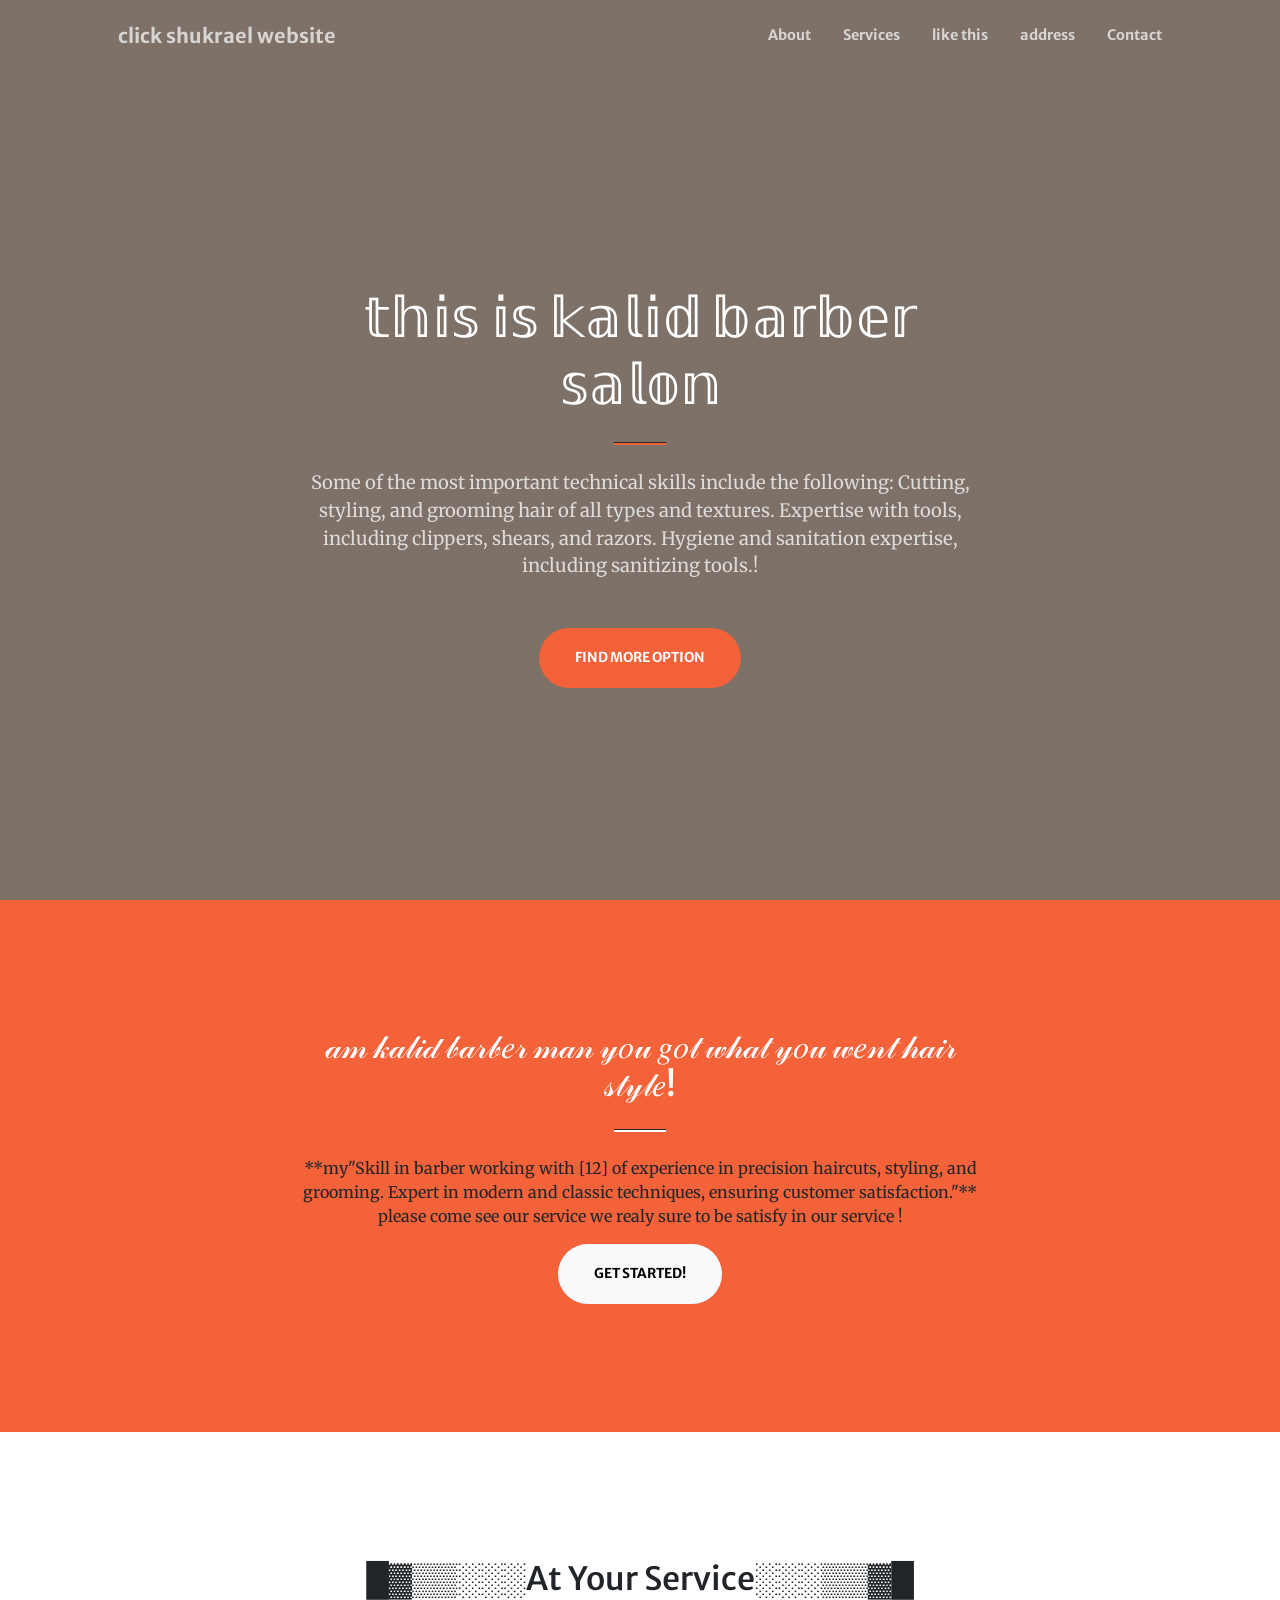
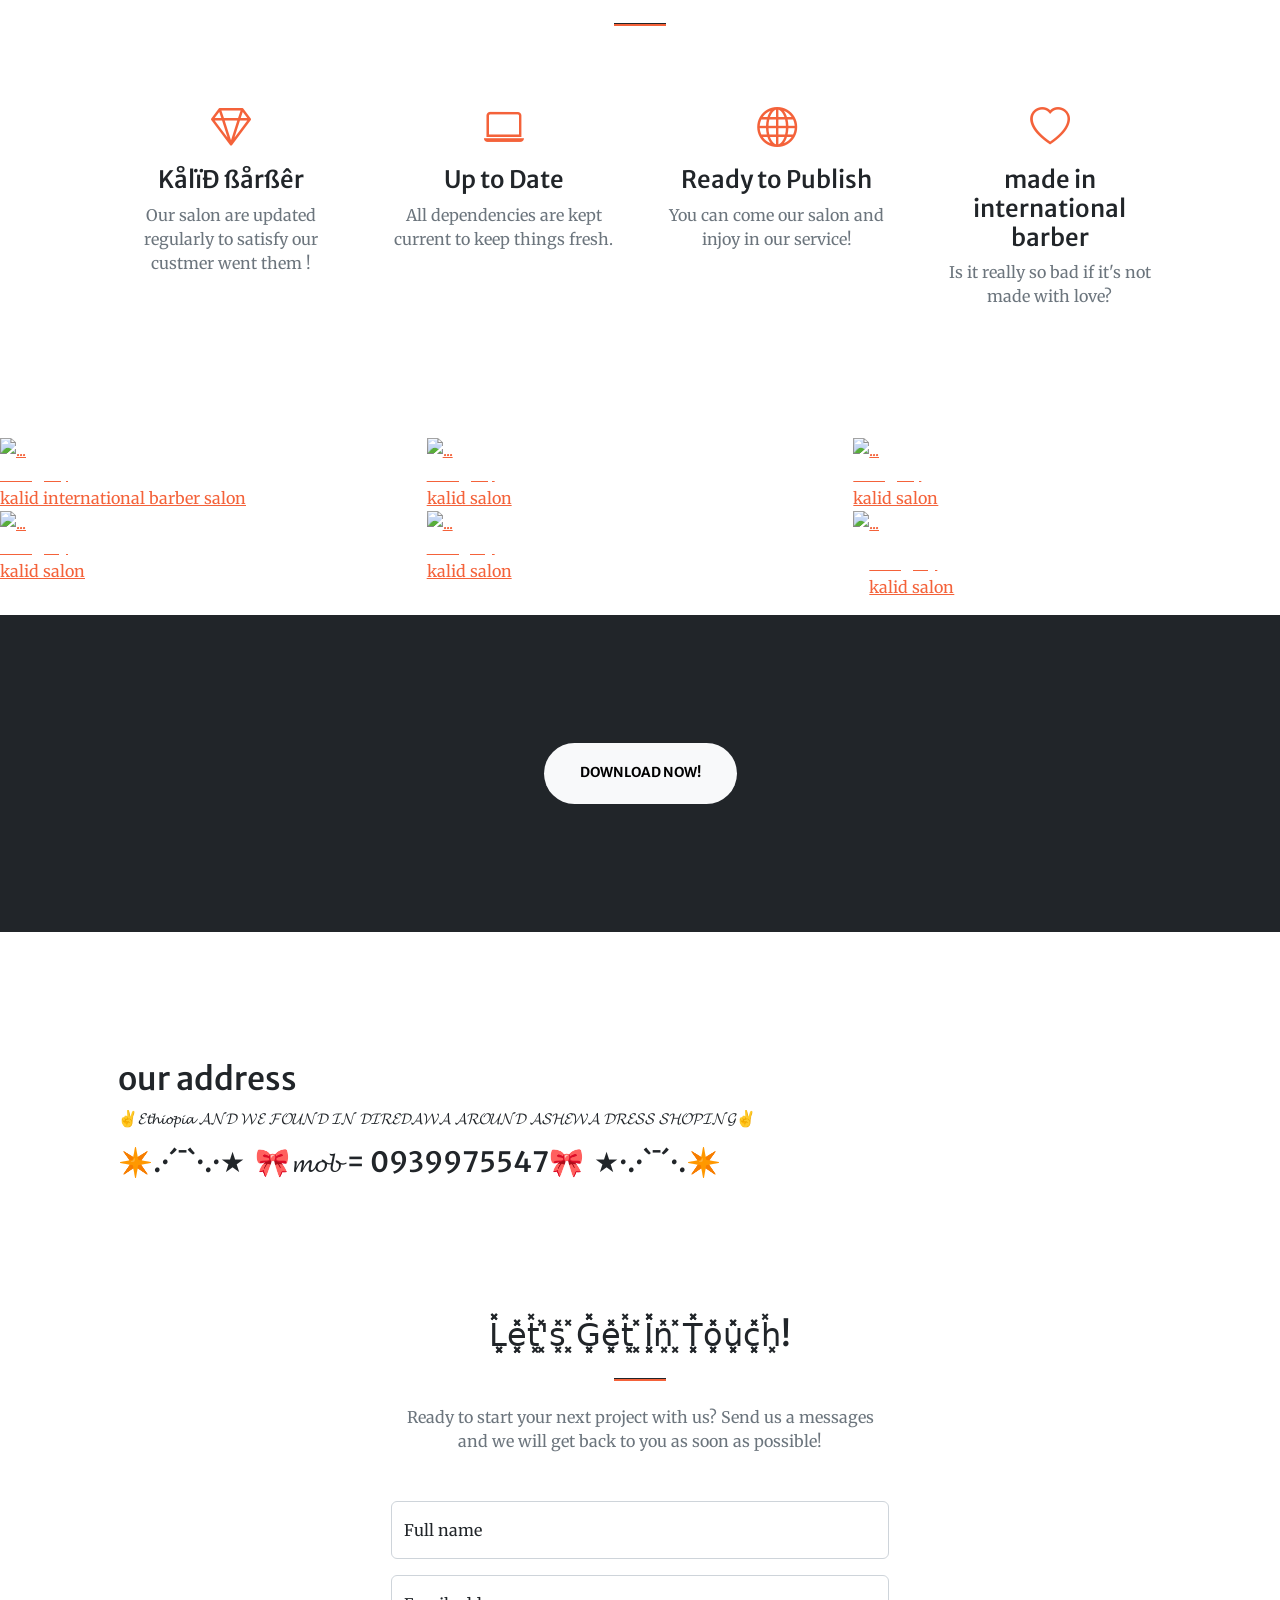
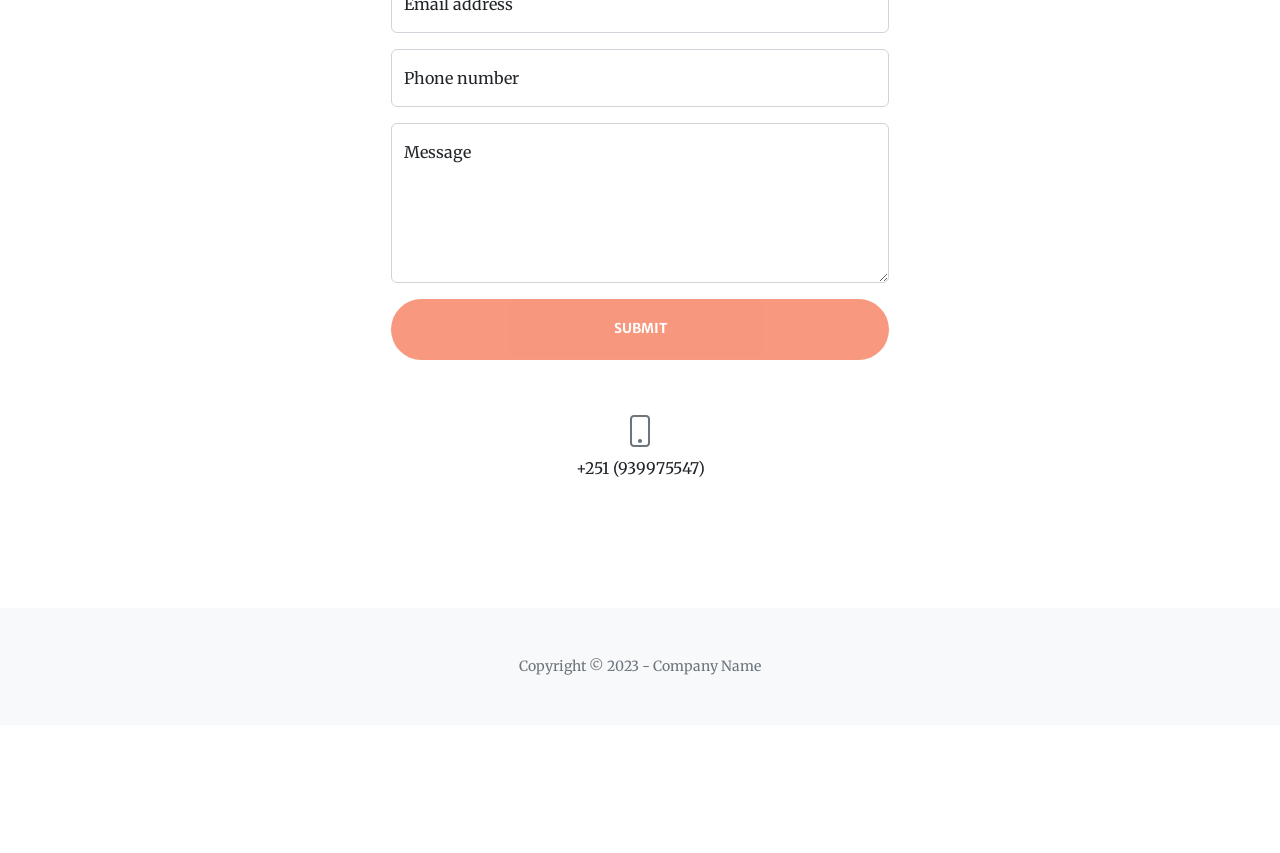
==== index.html @ 52c06446 "this my first website build by using HTML, CSS and Javascript" ====
<!DOCTYPE html>
<html lang="en">
    <head>
        <meta charset="utf-8" />
        <meta name="viewport" content="width=device-width, initial-scale=1, shrink-to-fit=no" />
        <meta name="description" content="" />
        <meta name="author" content="" />
        <title>Creative - Start shukrael Theme</title>
        <!-- Favicon-->
        <link rel="icon" type="image/x-icon" href="assets/favicon.ico" />
        <!-- Bootstrap Icons-->
        <link href="https://cdn.jsdelivr.net/npm/bootstrap-icons@1.5.0/font/bootstrap-icons.css" rel="stylesheet" />
        <!-- Google fonts-->
        <link href="https://fonts.googleapis.com/css?family=Merriweather+Sans:400,700" rel="stylesheet" />
        <link href="https://fonts.googleapis.com/css?family=Merriweather:400,300,300italic,400italic,700,700italic" rel="stylesheet" type="text/css" />
        <!-- SimpleLightbox plugin CSS-->
        <link href="https://cdnjs.cloudflare.com/ajax/libs/SimpleLightbox/2.1.0/simpleLightbox.min.css" rel="stylesheet" />
        <!-- Core theme CSS (includes Bootstrap)-->
        <link href="css/styles.css" rel="stylesheet" />
    </head>
    <body id="page-top">
        <!-- Navigation-->
        <nav class="navbar navbar-expand-lg navbar-light fixed-top py-3" id="mainNav">
            <div class="container px-4 px-lg-5">
                <a class="navbar-brand" href="./assets/img/yucel-moran-vTVxd8eBz38-unsplash.jpg">click shukrael website</a>
                <button class="navbar-toggler navbar-toggler-right" type="button" data-bs-toggle="collapse" data-bs-target="#navbarResponsive" aria-controls="navbarResponsive" aria-expanded="false" aria-label="Toggle navigation"><span class="navbar-toggler-icon"></span></button>
                <div class="collapse navbar-collapse" id="navbarResponsive">
                    <ul class="navbar-nav ms-auto my-2 my-lg-0">
                        <li class="nav-item"><a class="nav-link" href="#about">About</a></li>
                        <li class="nav-item"><a class="nav-link" href="#services">Services</a></li>
                        <li class="nav-item"><a class="nav-link" href="#picture">like this</a></li>
                        <li class="nav-item"><a class="nav-link" href="#address">address</a></li>
                        <li class="nav-item"><a class="nav-link" href="#contact">Contact</a></li>       
                    </ul>
                </div>
            </div>
        </nav>
        <!-- Masthead-->
        <header class="masthead">
            <div class="container px-4 px-lg-5 h-100">
                <div class="row gx-4 gx-lg-5 h-100 align-items-center justify-content-center text-center">
                    <div class="col-lg-8 align-self-end">
                        <h1 class="text-white font-weight-bold">𝕥𝕙𝕚𝕤 𝕚𝕤 𝕜𝕒𝕝𝕚𝕕 𝕓𝕒𝕣𝕓𝕖𝕣 𝕤𝕒𝕝𝕠𝕟</h1>
                        <hr class="divider" />
                    </div>
                    <div class="col-lg-8 align-self-baseline">
                        <p class="text-white-75 mb-5">Some of the most important technical skills include the following: Cutting, styling, and grooming hair of all types and textures. Expertise with tools, including clippers, shears, and razors. Hygiene and sanitation expertise, including sanitizing tools.!</p>
                        <a class="btn btn-primary btn-xl" href="./assets/img/yucel-moran-vTVxd8eBz38-unsplash.jpg">Find more option</option></a>
                    </div>
                </div>
            </div>
        </header>
        <!-- About-->
        <section class="page-section bg-primary" id="about">
            <div class="container px-4 px-lg-5">
                <div class="row gx-4 gx-lg-5 justify-content-center">
                    <div class="col-lg-8 text-center">
                        <h2 class="text-white mt-0">𝒶𝓂 𝓀𝒶𝓁𝒾𝒹  𝒷𝒶𝓇𝒷𝑒𝓇 𝓂𝒶𝓃 𝓎𝑜𝓊 𝑔𝑜𝓉 𝓌𝒽𝒶𝓉 𝓎𝑜𝓊 𝓌𝑒𝓃𝓉 𝒽𝒶𝒾𝓇 𝓈𝓉𝓎𝓁𝑒!</h2>
                        <hr class="divider divider-light" />
                        <p>  
                            **my"Skill in barber working with [12] of experience in precision haircuts, styling, and grooming. Expert in modern and classic techniques, ensuring customer satisfaction."**
                            please come see our service we realy sure to be satisfy in our service  
                             !</p>
                        <a class="btn btn-light btn-xl" href="#services">Get Started!</a>
                    </div>
                </div>
            </div>
        </section>
        <!-- Services-->
        <section class="page-section" id="services">
            <div class="container px-4 px-lg-5">
                <h2 class="text-center mt-0">█▓▒▒░░░At Your Service░░░▒▒▓█</h2>
                <hr class="divider" />
                <div class="row gx-4 gx-lg-5">
                    <div class="col-lg-3 col-md-6 text-center">
                        <div class="mt-5">
                            <div class="mb-2"><i class="bi-gem fs-1 text-primary"></i></div>
                            <h3 class="h4 mb-2">KålïÐ ßårßêr</h3>
                            <p class="text-muted mb-0">Our salon are updated regularly to satisfy our custmer went them !</p>
                        </div>
                    </div>
                    <div class="col-lg-3 col-md-6 text-center">
                        <div class="mt-5">
                            <div class="mb-2"><i class="bi-laptop fs-1 text-primary"></i></div>
                            <h3 class="h4 mb-2">Up to Date</h3>
                            <p class="text-muted mb-0">All dependencies are kept current to keep things fresh.</p>
                        </div>
                    </div>
                    <div class="col-lg-3 col-md-6 text-center">
                        <div class="mt-5">
                            <div class="mb-2"><i class="bi-globe fs-1 text-primary"></i></div>
                            <h3 class="h4 mb-2">Ready to Publish</h3>
                            <p class="text-muted mb-0">You can come our salon and injoy in our service!</p>
                        </div>
                    </div>
                    <div class="col-lg-3 col-md-6 text-center">
                        <div class="mt-5">
                            <div class="mb-2"><i class="bi-heart fs-1 text-primary"></i></div>
                            <h3 class="h4 mb-2">made in international barber</h3>
                            <p class="text-muted mb-0">Is it really so bad if it's not made with love?</p>
                        </div>
                    </div>
                </div>
            </div>
        </section>
        <!-- picture-->
        <div id="picture">
            <div class="container-fluid p-0">
                <div class="row g-0">
                    <div class="col-lg-4 col-sm-6">
                        <a class="portfolio-box" href="assets/img/portfolio/thumbnails/pexels-felipe-vallin-1122381-2307047.jpg" title="Project Name">
                            <img class="img-fluid" src="assets/img/portfolio/thumbnails/pexels-felipe-vallin-1122381-2307047.jpg" alt="..." />
                            <div class="portfolio-box-caption">
                                <div class="project-category text-white-50">Category</div>
                                <div class="project-name">kalid international barber salon</div>
                            </div>
                        </a>
                    </div>
                    <div class="col-lg-4 col-sm-6">
                        <a class="portfolio-box" href="assets/img/portfolio/thumbnails/pexels-thgusstavo-2809652.jpg" title="Project Name">
                            <img class="img-fluid" src="assets/img/portfolio/thumbnails/pexels-thgusstavo-2809652.jpg" alt="..." />
                            <div class="portfolio-box-caption">
                                <div class="project-category text-white-50">Category</div>
                                <div class="project-name">kalid salon</div>
                            </div>
                        </a>                            
                    </div>
                    <div class="col-lg-4 col-sm-6">
                        <a class="portfolio-box" href="assets/img/portfolio/thumbnails/pexels-n-voitkevich-8467960.jpg" title="Project Name">
                            <img class="img-fluid" src="assets/img/portfolio/thumbnails/pexels-n-voitkevich-8467960.jpg" alt="..." />
                            <div class="portfolio-box-caption">
                                <div class="project-category text-white-50">Category</div>
                                <div class="project-name">kalid salon</div>
                            </div>
                        </a>
                    </div>
                    <div class="col-lg-4 col-sm-6">
                        <a class="portfolio-box" href="assets/img/portfolio/thumbnails/pexels-lorentzworks-668196.jpg" title="Project Name">
                            <img class="img-fluid" src="assets/img/portfolio/thumbnails/pexels-cottonbro-3993444.jpg" alt="..." />
                            <div class="portfolio-box-caption">
                                <div class="project-category text-white-50">Category</div>
                                <div class="project-name">kalid salon</div>
                            </div>
                        </a>
                    </div>
                    <div class="col-lg-4 col-sm-6">
                        <a class="portfolio-box" href="./assets/img/portfolio/thumbnails/pexels-maksgelatin-4351728.jpg" title="Project Name">
                            <img class="img-fluid" src="assets/img/portfolio/thumbnails/pexels-maksgelatin-4351728.jpg" alt="..." />
                            <div class="portfolio-box-caption">
                                <div class="project-category text-white-50">Category</div>
                                <div class="project-name">kalid salon</div>
                            </div>
                        </a>
                    </div>
                    <div class="col-lg-4 col-sm-6">
                        <a class="portfolio-box" href="assets/img/portfolio/thumbnails/pexels-thgusstavo-1804638.jpg" title="Project Name">
                            <img class="img-fluid" src="assets/img/portfolio/thumbnails/pexels-wendel-natan-2069237-19124839.jpg" alt="..." />
                            <div class="portfolio-box-caption p-3">
                                <div class="project-category text-white-50">Category</div>
                                <div class="project-name">kalid salon</div>
                            </div>
                        </a>
                    </div>
                </div>
            </div>
        </div>
        <!-- Call to action-->
        <section class="page-section bg-dark text-white">
            <div class="container px-4 px-lg-5 text-center">
                <a class="btn btn-light btn-xl" href="https://http://127.0.0.1:5500/index.html">Download Now!</a>
            </div>
        </section>
         <!-- address-->
         <section class="page-section" id="address">
            <div class="container px-4 px-lg-5">
                <h2>our address</h2>
                <p> ✌𝓔𝓽𝓱𝓲𝓸𝓹𝓲𝓪  𝓐𝓝𝓓  𝓦𝓔  𝓕𝓞𝓤𝓝𝓓  𝓘𝓝  𝓓𝓘𝓡𝓔𝓓𝓐𝓦𝓐   𝓐𝓡𝓞𝓤𝓝𝓓  𝓐𝓢𝓗𝓔𝓦𝓐  𝓓𝓡𝓔𝓢𝓢 𝓢𝓗𝓞𝓟𝓘𝓝𝓖✌</p>
                <h3>✴.·´¯`·.·★  🎀𝓶𝓸𝓫 = 0939975547🎀  ★·.·`¯´·.✴</h3>
            </div>
        <!-- Contact-->
        <section class="page-section" id="contact">
            <div class="container px-4 px-lg-5">
                <div class="row gx-4 gx-lg-5 justify-content-center">
                    <div class="col-lg-8 col-xl-6 text-center">
                        <h2 class="mt-0">L͓͓̽̽e͓͓̽̽t͓̽'͓̽s͓̽ ͓̽G͓͓̽̽e͓͓̽̽t͓̽ ͓̽I͓͓̽̽n͓̽ ͓̽T͓͓̽̽o͓͓̽̽u͓͓̽̽c͓͓̽̽h͓̽!</h2>
                        <hr class="divider" />
                        <p class="text-muted mb-5">Ready to start your next project with us? Send us a messages and we will get back to you as soon as possible!</p>
                    </div>
                </div>
                <div class="row gx-4 gx-lg-5 justify-content-center mb-5">
                    <div class="col-lg-6">
                        <!-- * * * * * * * * * * * * * * *-->
                        <!-- * * SB Forms Contact Form * *-->
                        <!-- * * * * * * * * * * * * * * *-->
                        <!-- This form is pre-integrated with SB Forms.-->
                        <!-- To make this form functional, sign up at-->
                        <!-- https://startbootstrap.com/solution/contact-forms-->
                        <!-- to get an API token!-->
                        <form id="contactForm" data-sb-form-api-token="API_TOKEN">
                            <!-- Name input-->
                            <div class="form-floating mb-3">
                                <input class="form-control" id="name" type="text" placeholder="Enter your name..." data-sb-validations="required" />
                                <label for="name">Full name</label>
                                <div class="invalid-feedback" data-sb-feedback="name:required">A name is required.</div>
                            </div>
                            <!-- Email address input-->
                            <div class="form-floating mb-3">
                                <input class="form-control" id="email" type="email" placeholder="name@example.com" data-sb-validations="required,email" />
                                <label for="email">Email address</label>
                                <div class="invalid-feedback" data-sb-feedback="email:required">An email is required.</div>
                                <div class="invalid-feedback" data-sb-feedback="email:email">Email is not valid.</div>
                            </div>
                            <!-- Phone number input-->
                            <div class="form-floating mb-3">
                                <input class="form-control" id="phone" type="tel" placeholder="(123) 456-7890" data-sb-validations="required" />
                                <label for="phone">Phone number</label>
                                <div class="invalid-feedback" data-sb-feedback="phone:required">A phone number is required.</div>
                            </div>
                            <!-- Message input-->
                            <div class="form-floating mb-3">
                                <textarea class="form-control" id="message" type="text" placeholder="Enter your message here..." style="height: 10rem" data-sb-validations="required"></textarea>
                                <label for="message">Message</label>
                                <div class="invalid-feedback" data-sb-feedback="message:required">A message is required.</div>
                            </div>
                            <!-- Submit success message-->
                            <!---->
                            <!-- This is what your users will see when the form-->
                            <!-- has successfully submitted-->
                            <div class="d-none" id="submitSuccessMessage">
                                <div class="text-center mb-3">
                                    <div class="fw-bolder">Form submission successful!</div>
                                    To activate this form, sign up at
                                    <br />
                                    <a href="https://startbootstrap.com/solution/contact-forms">https://startbootstrap.com/solution/contact-forms</a>
                                </div>
                            </div>
                            <!-- Submit error message-->
                            <!---->
                            <!-- This is what your users will see when there is-->
                            <!-- an error submitting the form-->
                            <div class="d-none" id="submitErrorMessage"><div class="text-center text-danger mb-3">Error sending message!</div></div>
                            <!-- Submit Button-->
                            <div class="d-grid"><button class="btn btn-primary btn-xl disabled" id="submitButton" type="submit">Submit</button></div>
                        </form>
                    </div>
                </div>
                <div class="row gx-4 gx-lg-5 justify-content-center">
                    <div class="col-lg-4 text-center mb-5 mb-lg-0">
                        <i class="bi-phone fs-2 mb-3 text-muted"></i>
                        <div>+251 (939975547)</div>
                    </div>
                </div>
            </div>
        </section>
        <!-- Footer-->
        <footer class="bg-light py-5">
            <div class="container px-4 px-lg-5"><div class="small text-center text-muted">Copyright &copy; 2023 - Company Name</div></div>
        </footer>
        <!-- Bootstrap core JS-->
        <script src="https://cdn.jsdelivr.net/npm/bootstrap@5.2.3/dist/js/bootstrap.bundle.min.js"></script>
        <!-- SimpleLightbox plugin JS-->
        <script src="https://cdnjs.cloudflare.com/ajax/libs/SimpleLightbox/2.1.0/simpleLightbox.min.js"></script>
        <!-- Core theme JS-->
        <script src="js/scripts.js"></script>
        <!-- * * * * * * * * * * * * * * * * * * * * * * * * * * * * * * * * * * * * * * * *-->
        <!-- * *                               SB Forms JS                               * *-->
        <!-- * * Activate your form at https://startbootstrap.com/solution/contact-forms * *-->
        <!-- * * * * * * * * * * * * * * * * * * * * * * * * * * * * * * * * * * * * * * * *-->
        <script src="https://cdn.startbootstrap.com/sb-forms-latest.js"></script>
    </body>
</html>
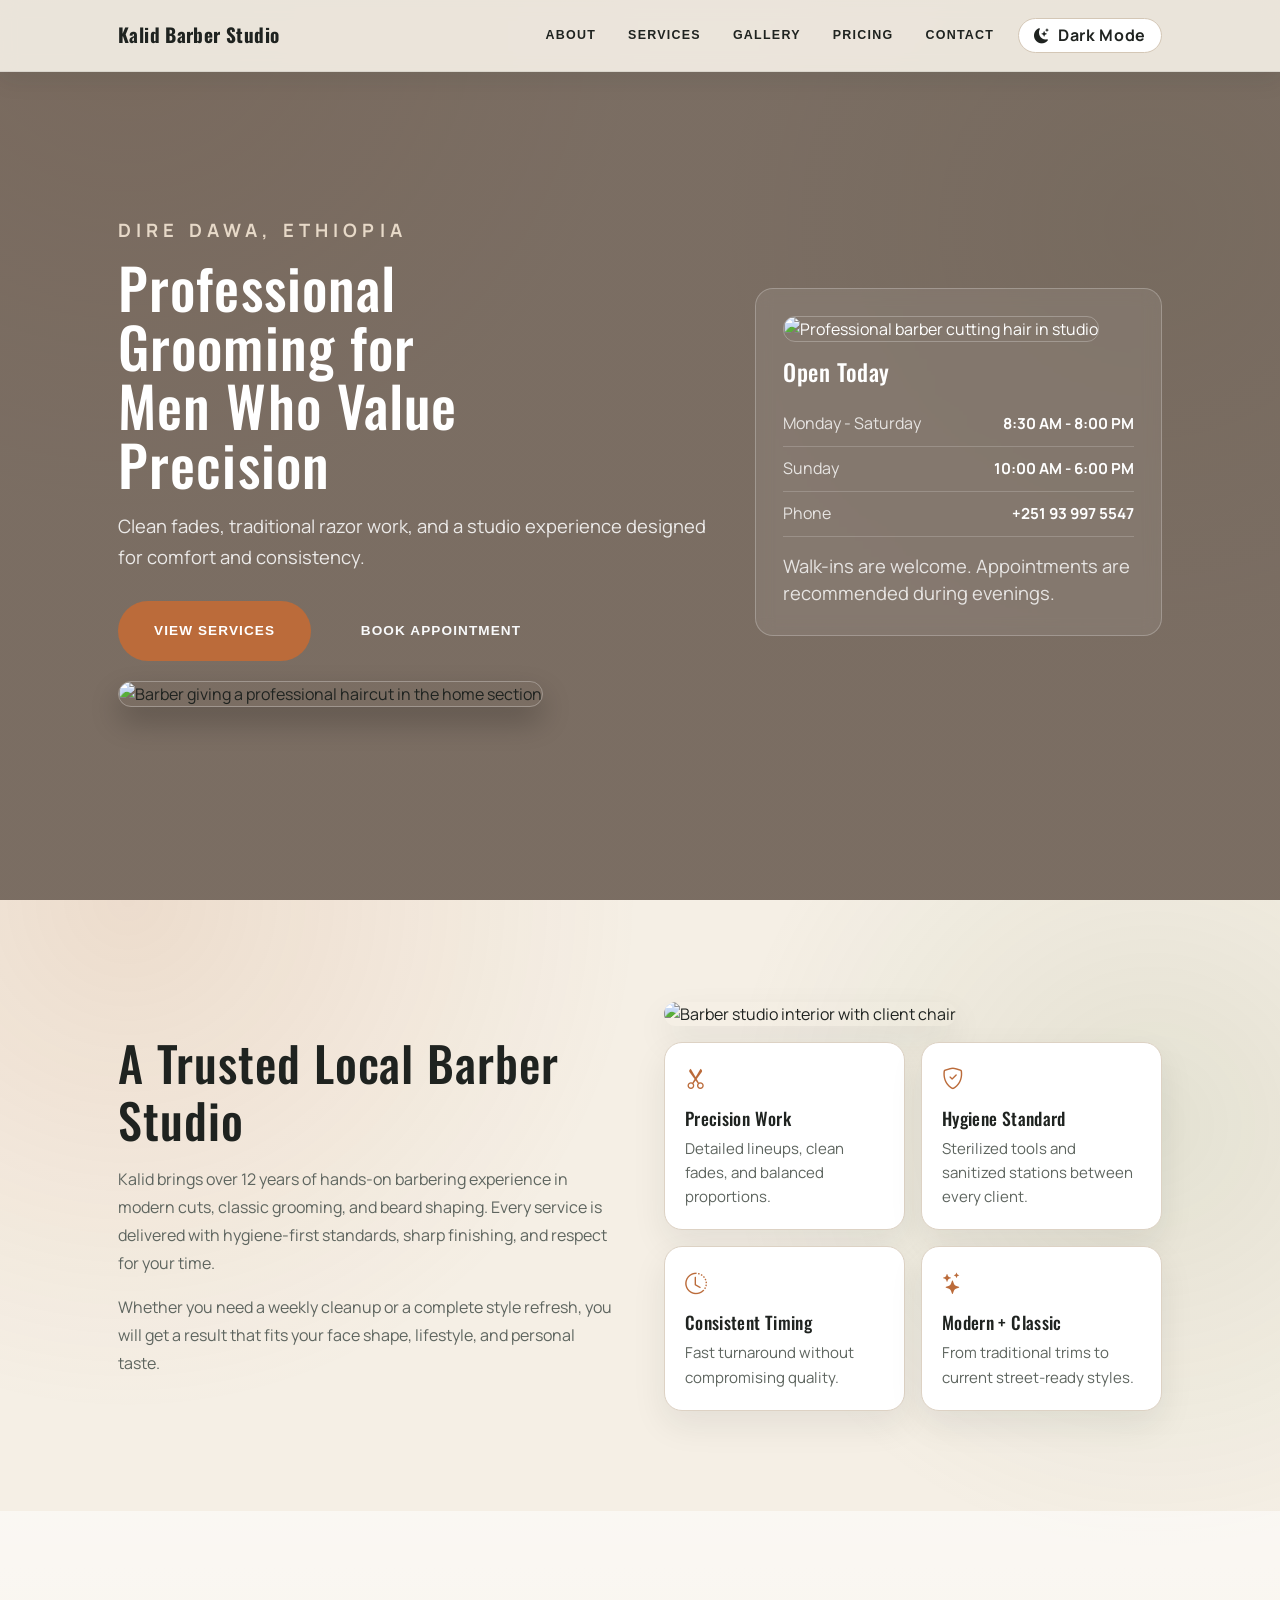
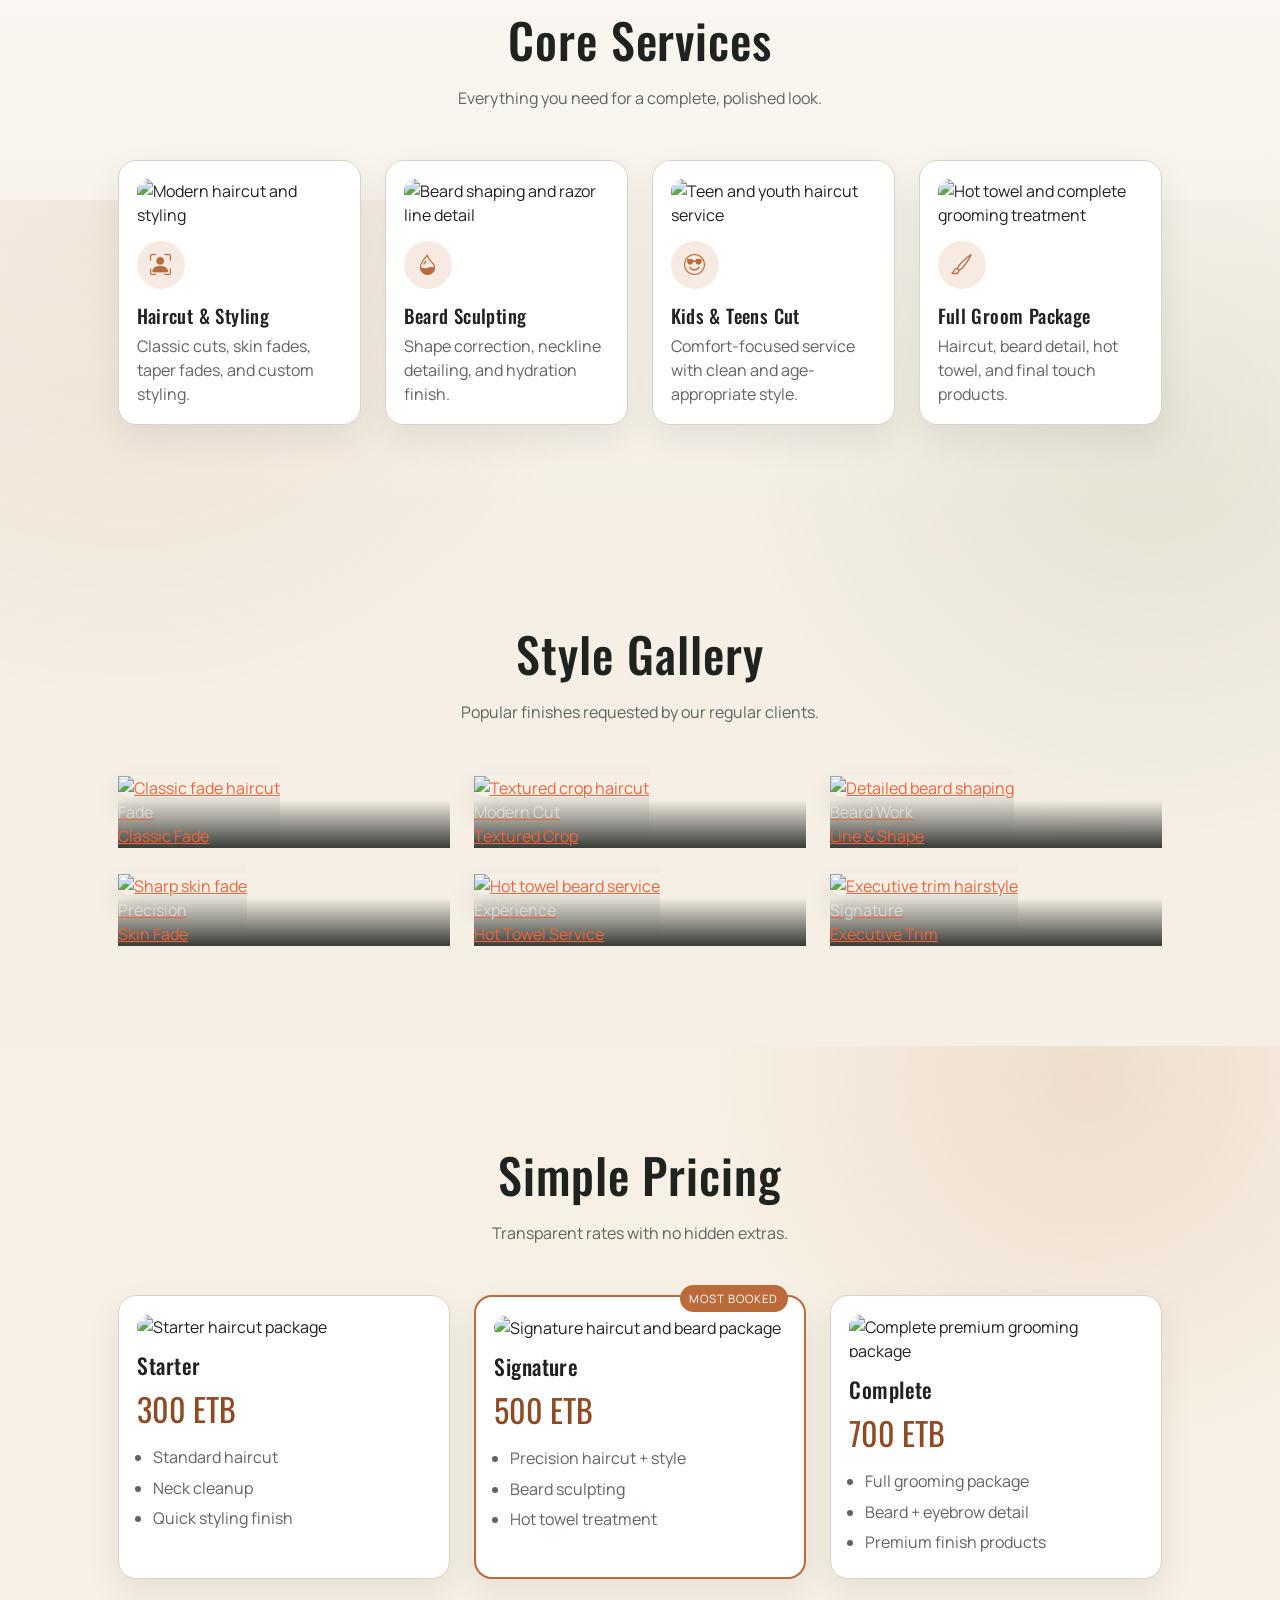
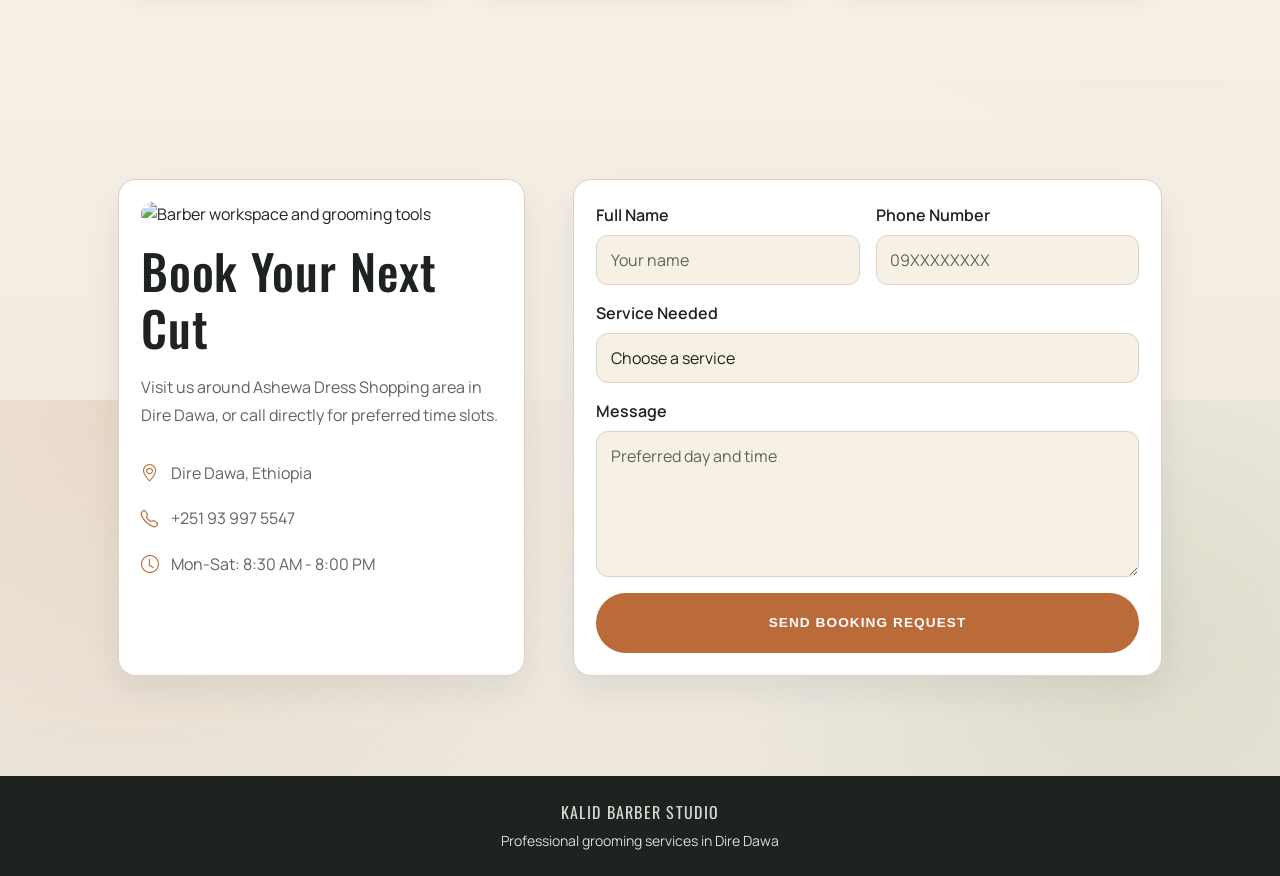
==== commit 7e851053: "change layout" ====
--- a/index.html
+++ b/index.html
@@ -3,269 +3,391 @@
     <head>
         <meta charset="utf-8" />
         <meta name="viewport" content="width=device-width, initial-scale=1, shrink-to-fit=no" />
-        <meta name="description" content="" />
-        <meta name="author" content="" />
-        <title>Creative - Start shukrael Theme</title>
-        <!-- Favicon-->
+        <meta
+            name="description"
+            content="Kalid Barber Studio provides precision cuts, beard care, and modern grooming in Dire Dawa."
+        />
+        <meta name="author" content="Kalid Barber Studio" />
+        <title>Kalid Barber Studio</title>
         <link rel="icon" type="image/x-icon" href="assets/favicon.ico" />
-        <!-- Bootstrap Icons-->
         <link href="https://cdn.jsdelivr.net/npm/bootstrap-icons@1.5.0/font/bootstrap-icons.css" rel="stylesheet" />
-        <!-- Google fonts-->
-        <link href="https://fonts.googleapis.com/css?family=Merriweather+Sans:400,700" rel="stylesheet" />
-        <link href="https://fonts.googleapis.com/css?family=Merriweather:400,300,300italic,400italic,700,700italic" rel="stylesheet" type="text/css" />
-        <!-- SimpleLightbox plugin CSS-->
+        <link
+            href="https://fonts.googleapis.com/css2?family=Manrope:wght@400;500;600;700;800&family=Oswald:wght@500;600;700&display=swap"
+            rel="stylesheet"
+        />
         <link href="https://cdnjs.cloudflare.com/ajax/libs/SimpleLightbox/2.1.0/simpleLightbox.min.css" rel="stylesheet" />
-        <!-- Core theme CSS (includes Bootstrap)-->
         <link href="css/styles.css" rel="stylesheet" />
+        <link href="css/redesign.css" rel="stylesheet" />
     </head>
     <body id="page-top">
-        <!-- Navigation-->
         <nav class="navbar navbar-expand-lg navbar-light fixed-top py-3" id="mainNav">
             <div class="container px-4 px-lg-5">
-                <a class="navbar-brand" href="./assets/img/yucel-moran-vTVxd8eBz38-unsplash.jpg">click shukrael website</a>
-                <button class="navbar-toggler navbar-toggler-right" type="button" data-bs-toggle="collapse" data-bs-target="#navbarResponsive" aria-controls="navbarResponsive" aria-expanded="false" aria-label="Toggle navigation"><span class="navbar-toggler-icon"></span></button>
+                <a class="navbar-brand" href="#page-top">Kalid Barber Studio</a>
+                <button
+                    class="navbar-toggler navbar-toggler-right"
+                    type="button"
+                    data-bs-toggle="collapse"
+                    data-bs-target="#navbarResponsive"
+                    aria-controls="navbarResponsive"
+                    aria-expanded="false"
+                    aria-label="Toggle navigation"
+                >
+                    <span class="navbar-toggler-icon"></span>
+                </button>
                 <div class="collapse navbar-collapse" id="navbarResponsive">
                     <ul class="navbar-nav ms-auto my-2 my-lg-0">
                         <li class="nav-item"><a class="nav-link" href="#about">About</a></li>
                         <li class="nav-item"><a class="nav-link" href="#services">Services</a></li>
-                        <li class="nav-item"><a class="nav-link" href="#picture">like this</a></li>
-                        <li class="nav-item"><a class="nav-link" href="#address">address</a></li>
-                        <li class="nav-item"><a class="nav-link" href="#contact">Contact</a></li>       
+                        <li class="nav-item"><a class="nav-link" href="#portfolio">Gallery</a></li>
+                        <li class="nav-item"><a class="nav-link" href="#pricing">Pricing</a></li>
+                        <li class="nav-item"><a class="nav-link" href="#contact">Contact</a></li>
                     </ul>
+                    <button class="theme-toggle ms-lg-4 mt-3 mt-lg-0" type="button" data-theme-toggle aria-label="Enable dark mode" aria-pressed="false">
+                        <i class="bi bi-moon-stars-fill" aria-hidden="true"></i>
+                        <span>Dark Mode</span>
+                    </button>
                 </div>
             </div>
         </nav>
-        <!-- Masthead-->
-        <header class="masthead">
+
+        <header class="masthead" id="home">
             <div class="container px-4 px-lg-5 h-100">
-                <div class="row gx-4 gx-lg-5 h-100 align-items-center justify-content-center text-center">
-                    <div class="col-lg-8 align-self-end">
-                        <h1 class="text-white font-weight-bold">𝕥𝕙𝕚𝕤 𝕚𝕤 𝕜𝕒𝕝𝕚𝕕 𝕓𝕒𝕣𝕓𝕖𝕣 𝕤𝕒𝕝𝕠𝕟</h1>
-                        <hr class="divider" />
-                    </div>
-                    <div class="col-lg-8 align-self-baseline">
-                        <p class="text-white-75 mb-5">Some of the most important technical skills include the following: Cutting, styling, and grooming hair of all types and textures. Expertise with tools, including clippers, shears, and razors. Hygiene and sanitation expertise, including sanitizing tools.!</p>
-                        <a class="btn btn-primary btn-xl" href="./assets/img/yucel-moran-vTVxd8eBz38-unsplash.jpg">Find more option</option></a>
+                <div class="row gx-5 gy-5 align-items-center h-100">
+                    <div class="col-lg-7 text-center text-lg-start">
+                        <p class="hero-kicker">Dire Dawa, Ethiopia</p>
+                        <h1 class="hero-title">Professional Grooming for Men Who Value Precision</h1>
+                        <p class="hero-subtitle">
+                            Clean fades, traditional razor work, and a studio experience designed for comfort and consistency.
+                        </p>
+                        <div class="hero-actions">
+                            <a class="btn btn-primary btn-xl" href="#pricing">View Services</a>
+                            <a class="btn btn-outline-light btn-xl" href="#contact">Book Appointment</a>
+                        </div>
+                        <div class="hero-feature-wrap">
+                            <img
+                                class="hero-feature-image"
+                                src="https://images.unsplash.com/photo-1517832606299-7ae9b720a186?auto=format&fit=crop&w=1400&q=80"
+                                alt="Barber giving a professional haircut in the home section"
+                            />
+                        </div>
+                    </div>
+                    <div class="col-lg-5">
+                        <div class="hero-panel">
+                            <img
+                                class="hero-panel-image"
+                                src="https://images.unsplash.com/photo-1622287162716-f311baa1a2b8?auto=format&fit=crop&w=900&q=80"
+                                alt="Professional barber cutting hair in studio"
+                            />
+                            <h2 class="hero-panel-title">Open Today</h2>
+                            <ul class="hero-panel-list">
+                                <li><span>Monday - Saturday</span><strong>8:30 AM - 8:00 PM</strong></li>
+                                <li><span>Sunday</span><strong>10:00 AM - 6:00 PM</strong></li>
+                                <li><span>Phone</span><strong>+251 93 997 5547</strong></li>
+                            </ul>
+                            <p class="hero-panel-note">Walk-ins are welcome. Appointments are recommended during evenings.</p>
+                        </div>
                     </div>
                 </div>
             </div>
         </header>
-        <!-- About-->
-        <section class="page-section bg-primary" id="about">
-            <div class="container px-4 px-lg-5">
-                <div class="row gx-4 gx-lg-5 justify-content-center">
-                    <div class="col-lg-8 text-center">
-                        <h2 class="text-white mt-0">𝒶𝓂 𝓀𝒶𝓁𝒾𝒹  𝒷𝒶𝓇𝒷𝑒𝓇 𝓂𝒶𝓃 𝓎𝑜𝓊 𝑔𝑜𝓉 𝓌𝒽𝒶𝓉 𝓎𝑜𝓊 𝓌𝑒𝓃𝓉 𝒽𝒶𝒾𝓇 𝓈𝓉𝓎𝓁𝑒!</h2>
-                        <hr class="divider divider-light" />
-                        <p>  
-                            **my"Skill in barber working with [12] of experience in precision haircuts, styling, and grooming. Expert in modern and classic techniques, ensuring customer satisfaction."**
-                            please come see our service we realy sure to be satisfy in our service  
-                             !</p>
-                        <a class="btn btn-light btn-xl" href="#services">Get Started!</a>
-                    </div>
-                </div>
-            </div>
-        </section>
-        <!-- Services-->
-        <section class="page-section" id="services">
-            <div class="container px-4 px-lg-5">
-                <h2 class="text-center mt-0">█▓▒▒░░░At Your Service░░░▒▒▓█</h2>
-                <hr class="divider" />
-                <div class="row gx-4 gx-lg-5">
-                    <div class="col-lg-3 col-md-6 text-center">
-                        <div class="mt-5">
-                            <div class="mb-2"><i class="bi-gem fs-1 text-primary"></i></div>
-                            <h3 class="h4 mb-2">KålïÐ ßårßêr</h3>
-                            <p class="text-muted mb-0">Our salon are updated regularly to satisfy our custmer went them !</p>
-                        </div>
-                    </div>
-                    <div class="col-lg-3 col-md-6 text-center">
-                        <div class="mt-5">
-                            <div class="mb-2"><i class="bi-laptop fs-1 text-primary"></i></div>
-                            <h3 class="h4 mb-2">Up to Date</h3>
-                            <p class="text-muted mb-0">All dependencies are kept current to keep things fresh.</p>
-                        </div>
-                    </div>
-                    <div class="col-lg-3 col-md-6 text-center">
-                        <div class="mt-5">
-                            <div class="mb-2"><i class="bi-globe fs-1 text-primary"></i></div>
-                            <h3 class="h4 mb-2">Ready to Publish</h3>
-                            <p class="text-muted mb-0">You can come our salon and injoy in our service!</p>
-                        </div>
-                    </div>
-                    <div class="col-lg-3 col-md-6 text-center">
-                        <div class="mt-5">
-                            <div class="mb-2"><i class="bi-heart fs-1 text-primary"></i></div>
-                            <h3 class="h4 mb-2">made in international barber</h3>
-                            <p class="text-muted mb-0">Is it really so bad if it's not made with love?</p>
-                        </div>
-                    </div>
-                </div>
-            </div>
-        </section>
-        <!-- picture-->
-        <div id="picture">
-            <div class="container-fluid p-0">
-                <div class="row g-0">
-                    <div class="col-lg-4 col-sm-6">
-                        <a class="portfolio-box" href="assets/img/portfolio/thumbnails/pexels-felipe-vallin-1122381-2307047.jpg" title="Project Name">
-                            <img class="img-fluid" src="assets/img/portfolio/thumbnails/pexels-felipe-vallin-1122381-2307047.jpg" alt="..." />
-                            <div class="portfolio-box-caption">
-                                <div class="project-category text-white-50">Category</div>
-                                <div class="project-name">kalid international barber salon</div>
-                            </div>
-                        </a>
-                    </div>
-                    <div class="col-lg-4 col-sm-6">
-                        <a class="portfolio-box" href="assets/img/portfolio/thumbnails/pexels-thgusstavo-2809652.jpg" title="Project Name">
-                            <img class="img-fluid" src="assets/img/portfolio/thumbnails/pexels-thgusstavo-2809652.jpg" alt="..." />
-                            <div class="portfolio-box-caption">
-                                <div class="project-category text-white-50">Category</div>
-                                <div class="project-name">kalid salon</div>
-                            </div>
-                        </a>                            
-                    </div>
-                    <div class="col-lg-4 col-sm-6">
-                        <a class="portfolio-box" href="assets/img/portfolio/thumbnails/pexels-n-voitkevich-8467960.jpg" title="Project Name">
-                            <img class="img-fluid" src="assets/img/portfolio/thumbnails/pexels-n-voitkevich-8467960.jpg" alt="..." />
-                            <div class="portfolio-box-caption">
-                                <div class="project-category text-white-50">Category</div>
-                                <div class="project-name">kalid salon</div>
-                            </div>
-                        </a>
-                    </div>
-                    <div class="col-lg-4 col-sm-6">
-                        <a class="portfolio-box" href="assets/img/portfolio/thumbnails/pexels-lorentzworks-668196.jpg" title="Project Name">
-                            <img class="img-fluid" src="assets/img/portfolio/thumbnails/pexels-cottonbro-3993444.jpg" alt="..." />
-                            <div class="portfolio-box-caption">
-                                <div class="project-category text-white-50">Category</div>
-                                <div class="project-name">kalid salon</div>
-                            </div>
-                        </a>
-                    </div>
-                    <div class="col-lg-4 col-sm-6">
-                        <a class="portfolio-box" href="./assets/img/portfolio/thumbnails/pexels-maksgelatin-4351728.jpg" title="Project Name">
-                            <img class="img-fluid" src="assets/img/portfolio/thumbnails/pexels-maksgelatin-4351728.jpg" alt="..." />
-                            <div class="portfolio-box-caption">
-                                <div class="project-category text-white-50">Category</div>
-                                <div class="project-name">kalid salon</div>
-                            </div>
-                        </a>
-                    </div>
-                    <div class="col-lg-4 col-sm-6">
-                        <a class="portfolio-box" href="assets/img/portfolio/thumbnails/pexels-thgusstavo-1804638.jpg" title="Project Name">
-                            <img class="img-fluid" src="assets/img/portfolio/thumbnails/pexels-wendel-natan-2069237-19124839.jpg" alt="..." />
-                            <div class="portfolio-box-caption p-3">
-                                <div class="project-category text-white-50">Category</div>
-                                <div class="project-name">kalid salon</div>
-                            </div>
-                        </a>
-                    </div>
-                </div>
-            </div>
-        </div>
-        <!-- Call to action-->
-        <section class="page-section bg-dark text-white">
+
+        <section class="page-section" id="about">
+            <div class="container px-4 px-lg-5">
+                <div class="row gx-5 align-items-center">
+                    <div class="col-lg-6">
+                        <h2 class="section-title">A Trusted Local Barber Studio</h2>
+                        <p class="section-text">
+                            Kalid brings over 12 years of hands-on barbering experience in modern cuts, classic grooming, and beard shaping.
+                            Every service is delivered with hygiene-first standards, sharp finishing, and respect for your time.
+                        </p>
+                        <p class="section-text mb-0">
+                            Whether you need a weekly cleanup or a complete style refresh, you will get a result that fits your face shape,
+                            lifestyle, and personal taste.
+                        </p>
+                    </div>
+                    <div class="col-lg-6">
+                        <div class="about-media">
+                            <img
+                                src="https://images.unsplash.com/photo-1521590832167-7bcbfaa6381f?auto=format&fit=crop&w=1200&q=80"
+                                alt="Barber studio interior with client chair"
+                            />
+                        </div>
+                        <div class="about-grid">
+                            <div class="about-card">
+                                <i class="bi-scissors"></i>
+                                <h3>Precision Work</h3>
+                                <p>Detailed lineups, clean fades, and balanced proportions.</p>
+                            </div>
+                            <div class="about-card">
+                                <i class="bi-shield-check"></i>
+                                <h3>Hygiene Standard</h3>
+                                <p>Sterilized tools and sanitized stations between every client.</p>
+                            </div>
+                            <div class="about-card">
+                                <i class="bi-clock-history"></i>
+                                <h3>Consistent Timing</h3>
+                                <p>Fast turnaround without compromising quality.</p>
+                            </div>
+                            <div class="about-card">
+                                <i class="bi-stars"></i>
+                                <h3>Modern + Classic</h3>
+                                <p>From traditional trims to current street-ready styles.</p>
+                            </div>
+                        </div>
+                    </div>
+                </div>
+            </div>
+        </section>
+
+        <section class="page-section services-section" id="services">
+            <div class="container px-4 px-lg-5">
+                <div class="text-center mb-5">
+                    <h2 class="section-title">Core Services</h2>
+                    <p class="section-text section-intro">Everything you need for a complete, polished look.</p>
+                </div>
+                <div class="row gx-4 gy-4">
+                    <div class="col-md-6 col-xl-3">
+                        <div class="service-card h-100">
+                            <img
+                                class="service-image"
+                                src="https://images.unsplash.com/photo-1512690459411-b0fd1d9b53ce?auto=format&fit=crop&w=900&q=80"
+                                alt="Modern haircut and styling"
+                            />
+                            <i class="bi-person-bounding-box"></i>
+                            <h3>Haircut &amp; Styling</h3>
+                            <p>Classic cuts, skin fades, taper fades, and custom styling.</p>
+                        </div>
+                    </div>
+                    <div class="col-md-6 col-xl-3">
+                        <div class="service-card h-100">
+                            <img
+                                class="service-image"
+                                src="https://images.unsplash.com/photo-1599351431202-1e0f0137899a?auto=format&fit=crop&w=900&q=80"
+                                alt="Beard shaping and razor line detail"
+                            />
+                            <i class="bi-droplet-half"></i>
+                            <h3>Beard Sculpting</h3>
+                            <p>Shape correction, neckline detailing, and hydration finish.</p>
+                        </div>
+                    </div>
+                    <div class="col-md-6 col-xl-3">
+                        <div class="service-card h-100">
+                            <img
+                                class="service-image"
+                                src="https://images.unsplash.com/photo-1621605815971-fbc98d665033?auto=format&fit=crop&w=900&q=80"
+                                alt="Teen and youth haircut service"
+                            />
+                            <i class="bi-emoji-sunglasses"></i>
+                            <h3>Kids &amp; Teens Cut</h3>
+                            <p>Comfort-focused service with clean and age-appropriate style.</p>
+                        </div>
+                    </div>
+                    <div class="col-md-6 col-xl-3">
+                        <div class="service-card h-100">
+                            <img
+                                class="service-image"
+                                src="https://images.unsplash.com/photo-1593702288056-f4b7a6f41f35?auto=format&fit=crop&w=900&q=80"
+                                alt="Hot towel and complete grooming treatment"
+                            />
+                            <i class="bi-brush"></i>
+                            <h3>Full Groom Package</h3>
+                            <p>Haircut, beard detail, hot towel, and final touch products.</p>
+                        </div>
+                    </div>
+                </div>
+            </div>
+        </section>
+
+        <section class="page-section" id="portfolio">
+            <div class="container px-4 px-lg-5">
+                <div class="text-center mb-5">
+                    <h2 class="section-title">Style Gallery</h2>
+                    <p class="section-text section-intro">Popular finishes requested by our regular clients.</p>
+                </div>
+                <div class="row gx-4 gy-4">
+                    <div class="col-sm-6 col-lg-4">
+                        <a class="portfolio-box" href="https://images.unsplash.com/photo-1622287162716-f311baa1a2b8?auto=format&fit=crop&w=1200&q=80" title="Classic Fade">
+                            <img class="img-fluid" src="https://images.unsplash.com/photo-1622287162716-f311baa1a2b8?auto=format&fit=crop&w=900&q=80" alt="Classic fade haircut" />
+                            <div class="portfolio-box-caption">
+                                <div class="project-category text-white-50">Fade</div>
+                                <div class="project-name">Classic Fade</div>
+                            </div>
+                        </a>
+                    </div>
+                    <div class="col-sm-6 col-lg-4">
+                        <a class="portfolio-box" href="https://images.unsplash.com/photo-1621605815971-fbc98d665033?auto=format&fit=crop&w=1200&q=80" title="Textured Crop">
+                            <img class="img-fluid" src="https://images.unsplash.com/photo-1621605815971-fbc98d665033?auto=format&fit=crop&w=900&q=80" alt="Textured crop haircut" />
+                            <div class="portfolio-box-caption">
+                                <div class="project-category text-white-50">Modern Cut</div>
+                                <div class="project-name">Textured Crop</div>
+                            </div>
+                        </a>
+                    </div>
+                    <div class="col-sm-6 col-lg-4">
+                        <a class="portfolio-box" href="https://images.unsplash.com/photo-1599351431202-1e0f0137899a?auto=format&fit=crop&w=1200&q=80" title="Beard Line & Shape">
+                            <img class="img-fluid" src="https://images.unsplash.com/photo-1599351431202-1e0f0137899a?auto=format&fit=crop&w=900&q=80" alt="Detailed beard shaping" />
+                            <div class="portfolio-box-caption">
+                                <div class="project-category text-white-50">Beard Work</div>
+                                <div class="project-name">Line &amp; Shape</div>
+                            </div>
+                        </a>
+                    </div>
+                    <div class="col-sm-6 col-lg-4">
+                        <a class="portfolio-box" href="https://images.unsplash.com/photo-1521590832167-7bcbfaa6381f?auto=format&fit=crop&w=1200&q=80" title="Skin Fade">
+                            <img class="img-fluid" src="https://images.unsplash.com/photo-1521590832167-7bcbfaa6381f?auto=format&fit=crop&w=900&q=80" alt="Sharp skin fade" />
+                            <div class="portfolio-box-caption">
+                                <div class="project-category text-white-50">Precision</div>
+                                <div class="project-name">Skin Fade</div>
+                            </div>
+                        </a>
+                    </div>
+                    <div class="col-sm-6 col-lg-4">
+                        <a class="portfolio-box" href="https://images.unsplash.com/photo-1593702288056-f4b7a6f41f35?auto=format&fit=crop&w=1200&q=80" title="Hot Towel Service">
+                            <img class="img-fluid" src="https://images.unsplash.com/photo-1593702288056-f4b7a6f41f35?auto=format&fit=crop&w=900&q=80" alt="Hot towel beard service" />
+                            <div class="portfolio-box-caption">
+                                <div class="project-category text-white-50">Experience</div>
+                                <div class="project-name">Hot Towel Service</div>
+                            </div>
+                        </a>
+                    </div>
+                    <div class="col-sm-6 col-lg-4">
+                        <a class="portfolio-box" href="https://images.unsplash.com/photo-1512690459411-b0fd1d9b53ce?auto=format&fit=crop&w=1200&q=80" title="Executive Trim">
+                            <img class="img-fluid" src="https://images.unsplash.com/photo-1512690459411-b0fd1d9b53ce?auto=format&fit=crop&w=900&q=80" alt="Executive trim hairstyle" />
+                            <div class="portfolio-box-caption">
+                                <div class="project-category text-white-50">Signature</div>
+                                <div class="project-name">Executive Trim</div>
+                            </div>
+                        </a>
+                    </div>
+                </div>
+            </div>
+        </section>
+
+        <section class="page-section" id="pricing">
+            <div class="container px-4 px-lg-5">
+                <div class="text-center mb-5">
+                    <h2 class="section-title">Simple Pricing</h2>
+                    <p class="section-text section-intro">Transparent rates with no hidden extras.</p>
+                </div>
+                <div class="row gx-4 gy-4 justify-content-center">
+                    <div class="col-md-6 col-xl-4">
+                        <div class="price-card h-100">
+                            <img
+                                class="price-image"
+                                src="https://images.unsplash.com/photo-1622287162716-f311baa1a2b8?auto=format&fit=crop&w=900&q=80"
+                                alt="Starter haircut package"
+                            />
+                            <h3>Starter</h3>
+                            <p class="price">300 ETB</p>
+                            <ul>
+                                <li>Standard haircut</li>
+                                <li>Neck cleanup</li>
+                                <li>Quick styling finish</li>
+                            </ul>
+                        </div>
+                    </div>
+                    <div class="col-md-6 col-xl-4">
+                        <div class="price-card h-100 featured">
+                            <p class="badge-label">Most Booked</p>
+                            <img
+                                class="price-image"
+                                src="https://images.unsplash.com/photo-1521590832167-7bcbfaa6381f?auto=format&fit=crop&w=900&q=80"
+                                alt="Signature haircut and beard package"
+                            />
+                            <h3>Signature</h3>
+                            <p class="price">500 ETB</p>
+                            <ul>
+                                <li>Precision haircut + style</li>
+                                <li>Beard sculpting</li>
+                                <li>Hot towel treatment</li>
+                            </ul>
+                        </div>
+                    </div>
+                    <div class="col-md-6 col-xl-4">
+                        <div class="price-card h-100">
+                            <img
+                                class="price-image"
+                                src="https://images.unsplash.com/photo-1599351431202-1e0f0137899a?auto=format&fit=crop&w=900&q=80"
+                                alt="Complete premium grooming package"
+                            />
+                            <h3>Complete</h3>
+                            <p class="price">700 ETB</p>
+                            <ul>
+                                <li>Full grooming package</li>
+                                <li>Beard + eyebrow detail</li>
+                                <li>Premium finish products</li>
+                            </ul>
+                        </div>
+                    </div>
+                </div>
+            </div>
+        </section>
+
+        <section class="page-section contact-section" id="contact">
+            <div class="container px-4 px-lg-5">
+                <div class="row gx-5 gy-4 align-items-stretch">
+                    <div class="col-lg-5">
+                        <div class="contact-info h-100">
+                            <img
+                                class="contact-image"
+                                src="https://images.unsplash.com/photo-1593702288056-f4b7a6f41f35?auto=format&fit=crop&w=1200&q=80"
+                                alt="Barber workspace and grooming tools"
+                            />
+                            <h2 class="section-title mb-3">Book Your Next Cut</h2>
+                            <p class="section-text">
+                                Visit us around Ashewa Dress Shopping area in Dire Dawa, or call directly for preferred time slots.
+                            </p>
+                            <ul>
+                                <li><i class="bi-geo-alt"></i><span>Dire Dawa, Ethiopia</span></li>
+                                <li><i class="bi-telephone"></i><span>+251 93 997 5547</span></li>
+                                <li><i class="bi-clock"></i><span>Mon-Sat: 8:30 AM - 8:00 PM</span></li>
+                            </ul>
+                        </div>
+                    </div>
+                    <div class="col-lg-7">
+                        <form class="contact-form" novalidate>
+                            <div class="row gx-3 gy-3">
+                                <div class="col-md-6">
+                                    <label for="name" class="form-label">Full Name</label>
+                                    <input class="form-control" id="name" type="text" placeholder="Your name" />
+                                </div>
+                                <div class="col-md-6">
+                                    <label for="phone" class="form-label">Phone Number</label>
+                                    <input class="form-control" id="phone" type="tel" placeholder="09XXXXXXXX" />
+                                </div>
+                                <div class="col-12">
+                                    <label for="service" class="form-label">Service Needed</label>
+                                    <select class="form-select" id="service">
+                                        <option selected>Choose a service</option>
+                                        <option>Haircut &amp; Styling</option>
+                                        <option>Beard Sculpting</option>
+                                        <option>Signature Package</option>
+                                        <option>Complete Package</option>
+                                    </select>
+                                </div>
+                                <div class="col-12">
+                                    <label for="message" class="form-label">Message</label>
+                                    <textarea class="form-control" id="message" rows="5" placeholder="Preferred day and time"></textarea>
+                                </div>
+                                <div class="col-12 d-grid">
+                                    <button class="btn btn-primary btn-xl" type="submit">Send Booking Request</button>
+                                </div>
+                            </div>
+                        </form>
+                    </div>
+                </div>
+            </div>
+        </section>
+
+        <footer class="footer py-4">
             <div class="container px-4 px-lg-5 text-center">
-                <a class="btn btn-light btn-xl" href="https://http://127.0.0.1:5500/index.html">Download Now!</a>
-            </div>
-        </section>
-         <!-- address-->
-         <section class="page-section" id="address">
-            <div class="container px-4 px-lg-5">
-                <h2>our address</h2>
-                <p> ✌𝓔𝓽𝓱𝓲𝓸𝓹𝓲𝓪  𝓐𝓝𝓓  𝓦𝓔  𝓕𝓞𝓤𝓝𝓓  𝓘𝓝  𝓓𝓘𝓡𝓔𝓓𝓐𝓦𝓐   𝓐𝓡𝓞𝓤𝓝𝓓  𝓐𝓢𝓗𝓔𝓦𝓐  𝓓𝓡𝓔𝓢𝓢 𝓢𝓗𝓞𝓟𝓘𝓝𝓖✌</p>
-                <h3>✴.·´¯`·.·★  🎀𝓶𝓸𝓫 = 0939975547🎀  ★·.·`¯´·.✴</h3>
-            </div>
-        <!-- Contact-->
-        <section class="page-section" id="contact">
-            <div class="container px-4 px-lg-5">
-                <div class="row gx-4 gx-lg-5 justify-content-center">
-                    <div class="col-lg-8 col-xl-6 text-center">
-                        <h2 class="mt-0">L͓͓̽̽e͓͓̽̽t͓̽'͓̽s͓̽ ͓̽G͓͓̽̽e͓͓̽̽t͓̽ ͓̽I͓͓̽̽n͓̽ ͓̽T͓͓̽̽o͓͓̽̽u͓͓̽̽c͓͓̽̽h͓̽!</h2>
-                        <hr class="divider" />
-                        <p class="text-muted mb-5">Ready to start your next project with us? Send us a messages and we will get back to you as soon as possible!</p>
-                    </div>
-                </div>
-                <div class="row gx-4 gx-lg-5 justify-content-center mb-5">
-                    <div class="col-lg-6">
-                        <!-- * * * * * * * * * * * * * * *-->
-                        <!-- * * SB Forms Contact Form * *-->
-                        <!-- * * * * * * * * * * * * * * *-->
-                        <!-- This form is pre-integrated with SB Forms.-->
-                        <!-- To make this form functional, sign up at-->
-                        <!-- https://startbootstrap.com/solution/contact-forms-->
-                        <!-- to get an API token!-->
-                        <form id="contactForm" data-sb-form-api-token="API_TOKEN">
-                            <!-- Name input-->
-                            <div class="form-floating mb-3">
-                                <input class="form-control" id="name" type="text" placeholder="Enter your name..." data-sb-validations="required" />
-                                <label for="name">Full name</label>
-                                <div class="invalid-feedback" data-sb-feedback="name:required">A name is required.</div>
-                            </div>
-                            <!-- Email address input-->
-                            <div class="form-floating mb-3">
-                                <input class="form-control" id="email" type="email" placeholder="name@example.com" data-sb-validations="required,email" />
-                                <label for="email">Email address</label>
-                                <div class="invalid-feedback" data-sb-feedback="email:required">An email is required.</div>
-                                <div class="invalid-feedback" data-sb-feedback="email:email">Email is not valid.</div>
-                            </div>
-                            <!-- Phone number input-->
-                            <div class="form-floating mb-3">
-                                <input class="form-control" id="phone" type="tel" placeholder="(123) 456-7890" data-sb-validations="required" />
-                                <label for="phone">Phone number</label>
-                                <div class="invalid-feedback" data-sb-feedback="phone:required">A phone number is required.</div>
-                            </div>
-                            <!-- Message input-->
-                            <div class="form-floating mb-3">
-                                <textarea class="form-control" id="message" type="text" placeholder="Enter your message here..." style="height: 10rem" data-sb-validations="required"></textarea>
-                                <label for="message">Message</label>
-                                <div class="invalid-feedback" data-sb-feedback="message:required">A message is required.</div>
-                            </div>
-                            <!-- Submit success message-->
-                            <!---->
-                            <!-- This is what your users will see when the form-->
-                            <!-- has successfully submitted-->
-                            <div class="d-none" id="submitSuccessMessage">
-                                <div class="text-center mb-3">
-                                    <div class="fw-bolder">Form submission successful!</div>
-                                    To activate this form, sign up at
-                                    <br />
-                                    <a href="https://startbootstrap.com/solution/contact-forms">https://startbootstrap.com/solution/contact-forms</a>
-                                </div>
-                            </div>
-                            <!-- Submit error message-->
-                            <!---->
-                            <!-- This is what your users will see when there is-->
-                            <!-- an error submitting the form-->
-                            <div class="d-none" id="submitErrorMessage"><div class="text-center text-danger mb-3">Error sending message!</div></div>
-                            <!-- Submit Button-->
-                            <div class="d-grid"><button class="btn btn-primary btn-xl disabled" id="submitButton" type="submit">Submit</button></div>
-                        </form>
-                    </div>
-                </div>
-                <div class="row gx-4 gx-lg-5 justify-content-center">
-                    <div class="col-lg-4 text-center mb-5 mb-lg-0">
-                        <i class="bi-phone fs-2 mb-3 text-muted"></i>
-                        <div>+251 (939975547)</div>
-                    </div>
-                </div>
-            </div>
-        </section>
-        <!-- Footer-->
-        <footer class="bg-light py-5">
-            <div class="container px-4 px-lg-5"><div class="small text-center text-muted">Copyright &copy; 2023 - Company Name</div></div>
+                <p class="mb-1">Kalid Barber Studio</p>
+                <small>Professional grooming services in Dire Dawa</small>
+            </div>
         </footer>
-        <!-- Bootstrap core JS-->
+
         <script src="https://cdn.jsdelivr.net/npm/bootstrap@5.2.3/dist/js/bootstrap.bundle.min.js"></script>
-        <!-- SimpleLightbox plugin JS-->
         <script src="https://cdnjs.cloudflare.com/ajax/libs/SimpleLightbox/2.1.0/simpleLightbox.min.js"></script>
-        <!-- Core theme JS-->
         <script src="js/scripts.js"></script>
-        <!-- * * * * * * * * * * * * * * * * * * * * * * * * * * * * * * * * * * * * * * * *-->
-        <!-- * *                               SB Forms JS                               * *-->
-        <!-- * * Activate your form at https://startbootstrap.com/solution/contact-forms * *-->
-        <!-- * * * * * * * * * * * * * * * * * * * * * * * * * * * * * * * * * * * * * * * *-->
-        <script src="https://cdn.startbootstrap.com/sb-forms-latest.js"></script>
     </body>
 </html>
--- a/css/redesign.css
+++ b/css/redesign.css
@@ -0,0 +1,594 @@
+:root {
+  --studio-bg: #f5efe5;
+  --studio-surface: #ffffff;
+  --studio-surface-soft: #f7f0e4;
+  --studio-ink: #1f2320;
+  --studio-muted: #5e655f;
+  --studio-accent: #bb6b3a;
+  --studio-accent-deep: #8f4a23;
+  --studio-line: #ddd2c4;
+  --studio-shadow: 0 14px 34px rgba(31, 35, 32, 0.08);
+  --studio-nav-bg: rgba(245, 239, 229, 0.92);
+  --studio-nav-border: rgba(31, 35, 32, 0.08);
+  --studio-hero-overlay: linear-gradient(130deg, rgba(14, 18, 16, 0.93), rgba(29, 41, 37, 0.82));
+  --studio-hero-panel-bg: rgba(255, 255, 255, 0.08);
+  --studio-hero-panel-border: rgba(255, 255, 255, 0.24);
+  --studio-hero-text: #ffffff;
+  --studio-subtle-bg: rgba(31, 35, 32, 0.04);
+  --studio-footer-bg: #1f2320;
+  --studio-footer-text: #d6dbd6;
+  --studio-toggle-bg: #ffffff;
+  --studio-toggle-text: #1f2320;
+  --studio-toggle-border: #d4c7b6;
+  --studio-radius: 18px;
+}
+
+body.dark-mode {
+  color-scheme: dark;
+  --studio-bg: #111513;
+  --studio-surface: #1a1f1c;
+  --studio-surface-soft: #222a26;
+  --studio-ink: #ecf0ec;
+  --studio-muted: #b3beb4;
+  --studio-accent: #d08a53;
+  --studio-accent-deep: #e3a471;
+  --studio-line: #2d3530;
+  --studio-shadow: 0 16px 34px rgba(0, 0, 0, 0.35);
+  --studio-nav-bg: rgba(18, 22, 20, 0.9);
+  --studio-nav-border: rgba(208, 138, 83, 0.22);
+  --studio-hero-overlay: linear-gradient(130deg, rgba(7, 9, 8, 0.94), rgba(9, 12, 11, 0.84));
+  --studio-hero-panel-bg: rgba(13, 17, 15, 0.65);
+  --studio-hero-panel-border: rgba(208, 138, 83, 0.35);
+  --studio-hero-text: #f7f9f7;
+  --studio-subtle-bg: rgba(255, 255, 255, 0.03);
+  --studio-footer-bg: #080a09;
+  --studio-footer-text: #b9c4ba;
+  --studio-toggle-bg: #222a26;
+  --studio-toggle-text: #ecf0ec;
+  --studio-toggle-border: #38433d;
+}
+
+html {
+  scroll-padding-top: 88px;
+}
+
+body {
+  font-family: "Manrope", sans-serif;
+  color: var(--studio-ink);
+  background:
+    radial-gradient(circle at 10% 0%, rgba(187, 107, 58, 0.14), transparent 35%),
+    radial-gradient(circle at 90% 25%, rgba(102, 125, 73, 0.12), transparent 32%),
+    var(--studio-bg);
+  transition: background-color 0.3s ease, color 0.3s ease;
+}
+
+h1,
+h2,
+h3,
+h4,
+#mainNav .navbar-brand {
+  font-family: "Oswald", sans-serif;
+  letter-spacing: 0.02em;
+}
+
+#mainNav {
+  background: var(--studio-nav-bg);
+  backdrop-filter: blur(8px);
+  border-bottom: 1px solid var(--studio-nav-border);
+  box-shadow: 0 8px 24px rgba(31, 35, 32, 0.08);
+  transition: background-color 0.3s ease, border-color 0.3s ease;
+}
+
+#mainNav .navbar-brand {
+  color: var(--studio-ink);
+  font-size: 1.2rem;
+}
+
+#mainNav .navbar-nav .nav-item .nav-link {
+  color: var(--studio-ink);
+  font-weight: 700;
+  text-transform: uppercase;
+  font-size: 0.78rem;
+  letter-spacing: 0.1em;
+}
+
+#mainNav .navbar-nav .nav-item .nav-link:hover,
+#mainNav .navbar-nav .nav-item .nav-link.active {
+  color: var(--studio-accent);
+}
+
+.theme-toggle {
+  display: inline-flex;
+  align-items: center;
+  gap: 0.5rem;
+  border: 1px solid var(--studio-toggle-border);
+  background: var(--studio-toggle-bg);
+  color: var(--studio-toggle-text);
+  border-radius: 999px;
+  padding: 0.52rem 0.95rem;
+  font-weight: 700;
+  letter-spacing: 0.04em;
+  line-height: 1;
+}
+
+.theme-toggle i {
+  font-size: 0.95rem;
+}
+
+.theme-toggle:hover {
+  border-color: var(--studio-accent);
+  color: var(--studio-accent);
+}
+
+body.dark-mode .navbar-toggler {
+  border-color: rgba(208, 138, 83, 0.45);
+}
+
+body.dark-mode .navbar-toggler-icon {
+  background-image: url("data:image/svg+xml,%3csvg xmlns='http://www.w3.org/2000/svg' viewBox='0 0 30 30'%3e%3cpath stroke='rgba(236,240,236,0.95)' stroke-linecap='round' stroke-miterlimit='10' stroke-width='2' d='M4 7h22M4 15h22M4 23h22'/%3e%3c/svg%3e");
+}
+
+@media (min-width: 992px) {
+  #mainNav,
+  #mainNav.navbar-shrink {
+    background: var(--studio-nav-bg);
+  }
+
+  #mainNav .navbar-brand,
+  #mainNav.navbar-shrink .navbar-brand,
+  #mainNav .navbar-nav .nav-item .nav-link,
+  #mainNav.navbar-shrink .navbar-nav .nav-item .nav-link {
+    color: var(--studio-ink);
+  }
+
+  #mainNav .navbar-nav .nav-item .nav-link:hover,
+  #mainNav.navbar-shrink .navbar-nav .nav-item .nav-link:hover,
+  #mainNav .navbar-brand:hover,
+  #mainNav.navbar-shrink .navbar-brand:hover {
+    color: var(--studio-accent);
+  }
+}
+
+.masthead {
+  min-height: 100vh;
+  padding-top: 9rem;
+  padding-bottom: 4rem;
+  position: relative;
+  background:
+    var(--studio-hero-overlay),
+    url("https://images.unsplash.com/photo-1622287162716-f311baa1a2b8?auto=format&fit=crop&w=1800&q=80");
+  background-size: cover;
+  background-position: center;
+}
+
+.hero-kicker {
+  margin-bottom: 0.85rem;
+  color: #e7d9c8;
+  text-transform: uppercase;
+  letter-spacing: 0.28em;
+  font-size: 0.76rem;
+  font-weight: 700;
+}
+
+.hero-title {
+  color: var(--studio-hero-text);
+  font-size: clamp(2.2rem, 5vw, 4.6rem);
+  line-height: 1.05;
+  max-width: 12ch;
+  margin-bottom: 1.1rem;
+}
+
+.hero-subtitle {
+  color: rgba(255, 255, 255, 0.85);
+  font-size: 1.05rem;
+  line-height: 1.7;
+  max-width: 58ch;
+}
+
+.hero-actions {
+  display: flex;
+  gap: 0.85rem;
+  flex-wrap: wrap;
+  margin-top: 1.7rem;
+}
+
+.hero-feature-wrap {
+  margin-top: 1.2rem;
+}
+
+.hero-feature-image {
+  width: 100%;
+  max-width: 640px;
+  height: 260px;
+  object-fit: cover;
+  border-radius: 14px;
+  border: 1px solid rgba(255, 255, 255, 0.28);
+  box-shadow: 0 14px 30px rgba(0, 0, 0, 0.24);
+}
+
+.btn,
+.btn-xl {
+  border-radius: 999px;
+  letter-spacing: 0.08em;
+  font-weight: 700;
+}
+
+.btn-primary {
+  background-color: var(--studio-accent);
+  border-color: var(--studio-accent);
+}
+
+.btn-primary:hover,
+.btn-primary:focus {
+  background-color: var(--studio-accent-deep);
+  border-color: var(--studio-accent-deep);
+}
+
+.hero-panel {
+  background: var(--studio-hero-panel-bg);
+  border: 1px solid var(--studio-hero-panel-border);
+  border-radius: var(--studio-radius);
+  padding: 1.7rem;
+  color: #fff;
+  backdrop-filter: blur(8px);
+}
+
+.hero-panel-image {
+  width: 100%;
+  height: 190px;
+  object-fit: cover;
+  border-radius: 12px;
+  margin-bottom: 1rem;
+  border: 1px solid rgba(255, 255, 255, 0.25);
+}
+
+.hero-panel-title {
+  font-size: 1.45rem;
+  margin-bottom: 1rem;
+}
+
+.hero-panel-list {
+  list-style: none;
+  padding: 0;
+  margin: 0;
+}
+
+.hero-panel-list li {
+  display: flex;
+  justify-content: space-between;
+  align-items: baseline;
+  gap: 0.8rem;
+  padding: 0.6rem 0;
+  border-bottom: 1px solid rgba(255, 255, 255, 0.18);
+}
+
+.hero-panel-list li span {
+  color: rgba(255, 255, 255, 0.8);
+}
+
+.hero-panel-list li strong {
+  font-size: 0.95rem;
+  text-align: right;
+}
+
+.hero-panel-note {
+  margin: 1rem 0 0;
+  font-size: 0.9rem;
+  color: rgba(255, 255, 255, 0.8);
+}
+
+.page-section {
+  padding: 6.25rem 0;
+}
+
+.section-title {
+  font-size: clamp(1.9rem, 4vw, 3rem);
+  margin-bottom: 1rem;
+}
+
+.section-text {
+  color: var(--studio-muted);
+  line-height: 1.75;
+  font-size: 1rem;
+}
+
+.section-intro {
+  max-width: 60ch;
+  margin-left: auto;
+  margin-right: auto;
+}
+
+.about-media {
+  margin-bottom: 1rem;
+}
+
+.about-media img {
+  width: 100%;
+  height: 230px;
+  object-fit: cover;
+  border-radius: 16px;
+  box-shadow: var(--studio-shadow);
+}
+
+.about-grid {
+  display: grid;
+  grid-template-columns: repeat(2, minmax(0, 1fr));
+  gap: 1rem;
+}
+
+.about-card,
+.service-card,
+.price-card,
+.contact-info,
+.contact-form {
+  background: var(--studio-surface);
+  border: 1px solid var(--studio-line);
+  border-radius: var(--studio-radius);
+  box-shadow: var(--studio-shadow);
+}
+
+.about-card {
+  padding: 1.25rem;
+}
+
+.about-card i {
+  font-size: 1.35rem;
+  color: var(--studio-accent);
+}
+
+.about-card h3 {
+  margin-top: 0.8rem;
+  font-size: 1.1rem;
+}
+
+.about-card p {
+  margin-bottom: 0;
+  color: var(--studio-muted);
+  line-height: 1.6;
+  font-size: 0.94rem;
+}
+
+.services-section {
+  background: linear-gradient(180deg, rgba(255, 255, 255, 0.55), transparent);
+}
+
+body.dark-mode .services-section {
+  background: linear-gradient(180deg, rgba(255, 255, 255, 0.02), transparent);
+}
+
+.service-card {
+  padding: 1.1rem;
+  transition: transform 0.25s ease, box-shadow 0.25s ease;
+}
+
+.service-card:hover {
+  transform: translateY(-6px);
+  box-shadow: 0 18px 32px rgba(31, 35, 32, 0.1);
+}
+
+.service-image {
+  width: 100%;
+  height: 130px;
+  object-fit: cover;
+  border-radius: 12px;
+  margin-bottom: 0.9rem;
+}
+
+.service-card i {
+  display: inline-flex;
+  width: 3rem;
+  height: 3rem;
+  align-items: center;
+  justify-content: center;
+  border-radius: 50%;
+  background: rgba(187, 107, 58, 0.14);
+  color: var(--studio-accent);
+  font-size: 1.3rem;
+  margin-bottom: 0.9rem;
+}
+
+.service-card h3 {
+  font-size: 1.18rem;
+}
+
+.service-card p {
+  margin-bottom: 0;
+  color: var(--studio-muted);
+}
+
+#portfolio .portfolio-box {
+  border-radius: 16px;
+  overflow: hidden;
+  box-shadow: 0 14px 28px rgba(31, 35, 32, 0.14);
+}
+
+#portfolio .portfolio-box img {
+  width: 100%;
+  height: 280px;
+  object-fit: cover;
+}
+
+#portfolio .portfolio-box .portfolio-box-caption {
+  background: linear-gradient(180deg, rgba(31, 35, 32, 0), rgba(31, 35, 32, 0.88));
+}
+
+#pricing {
+  background:
+    radial-gradient(circle at 85% 5%, rgba(187, 107, 58, 0.14), transparent 30%),
+    var(--studio-surface-soft);
+}
+
+.price-card {
+  padding: 1.15rem 1.15rem 1.5rem;
+  position: relative;
+}
+
+.price-image {
+  width: 100%;
+  height: 150px;
+  object-fit: cover;
+  border-radius: 12px;
+  margin-bottom: 0.9rem;
+}
+
+.price-card h3 {
+  font-size: 1.35rem;
+  margin-bottom: 0.4rem;
+}
+
+.price-card .price {
+  font-size: 2rem;
+  color: var(--studio-accent-deep);
+  font-family: "Oswald", sans-serif;
+  margin-bottom: 0.75rem;
+}
+
+.price-card ul {
+  margin: 0;
+  padding-left: 1rem;
+  color: var(--studio-muted);
+}
+
+.price-card li + li {
+  margin-top: 0.4rem;
+}
+
+.price-card.featured {
+  border: 2px solid var(--studio-accent);
+}
+
+.badge-label {
+  position: absolute;
+  top: -0.75rem;
+  right: 1rem;
+  background: var(--studio-accent);
+  color: #fff;
+  margin: 0;
+  padding: 0.3rem 0.6rem;
+  border-radius: 999px;
+  font-size: 0.72rem;
+  text-transform: uppercase;
+  letter-spacing: 0.08em;
+}
+
+.contact-section {
+  background: linear-gradient(180deg, transparent, var(--studio-subtle-bg));
+}
+
+.contact-info {
+  padding: 1.35rem;
+}
+
+.contact-image {
+  width: 100%;
+  height: 210px;
+  object-fit: cover;
+  border-radius: 12px;
+  margin-bottom: 1rem;
+}
+
+.contact-info ul {
+  list-style: none;
+  margin: 1.3rem 0 0;
+  padding: 0;
+}
+
+.contact-info li {
+  display: flex;
+  align-items: center;
+  gap: 0.75rem;
+  padding: 0.6rem 0;
+  color: var(--studio-muted);
+}
+
+.contact-info i {
+  color: var(--studio-accent);
+  font-size: 1.1rem;
+}
+
+.contact-form {
+  padding: 1.4rem;
+}
+
+.contact-form .form-label {
+  font-weight: 600;
+  color: var(--studio-ink);
+}
+
+.contact-form .form-control,
+.contact-form .form-select {
+  border-radius: 12px;
+  border-color: var(--studio-line);
+  background: var(--studio-surface-soft);
+  color: var(--studio-ink);
+  padding: 0.75rem 0.85rem;
+}
+
+.contact-form .form-control::placeholder {
+  color: var(--studio-muted);
+}
+
+.contact-form .form-control:focus,
+.contact-form .form-select:focus {
+  border-color: var(--studio-accent);
+  box-shadow: 0 0 0 0.2rem rgba(187, 107, 58, 0.15);
+}
+
+.footer {
+  background: var(--studio-footer-bg);
+  color: var(--studio-footer-text);
+}
+
+.footer p {
+  font-family: "Oswald", sans-serif;
+  letter-spacing: 0.08em;
+  text-transform: uppercase;
+}
+
+@media (max-width: 991.98px) {
+  .masthead {
+    min-height: auto;
+    padding-top: 7.5rem;
+  }
+
+  .about-grid {
+    margin-top: 1.5rem;
+  }
+}
+
+@media (max-width: 767.98px) {
+  .page-section {
+    padding: 4.75rem 0;
+  }
+
+  .about-grid {
+    grid-template-columns: 1fr;
+  }
+
+  #portfolio .portfolio-box img {
+    height: 240px;
+  }
+
+  .hero-panel-list li {
+    flex-direction: column;
+    align-items: flex-start;
+  }
+
+  .hero-actions {
+    gap: 0.7rem;
+  }
+
+  .hero-feature-image {
+    height: 210px;
+  }
+
+  .btn-xl {
+    width: 100%;
+    text-align: center;
+  }
+
+  .theme-toggle {
+    width: 100%;
+    justify-content: center;
+  }
+}
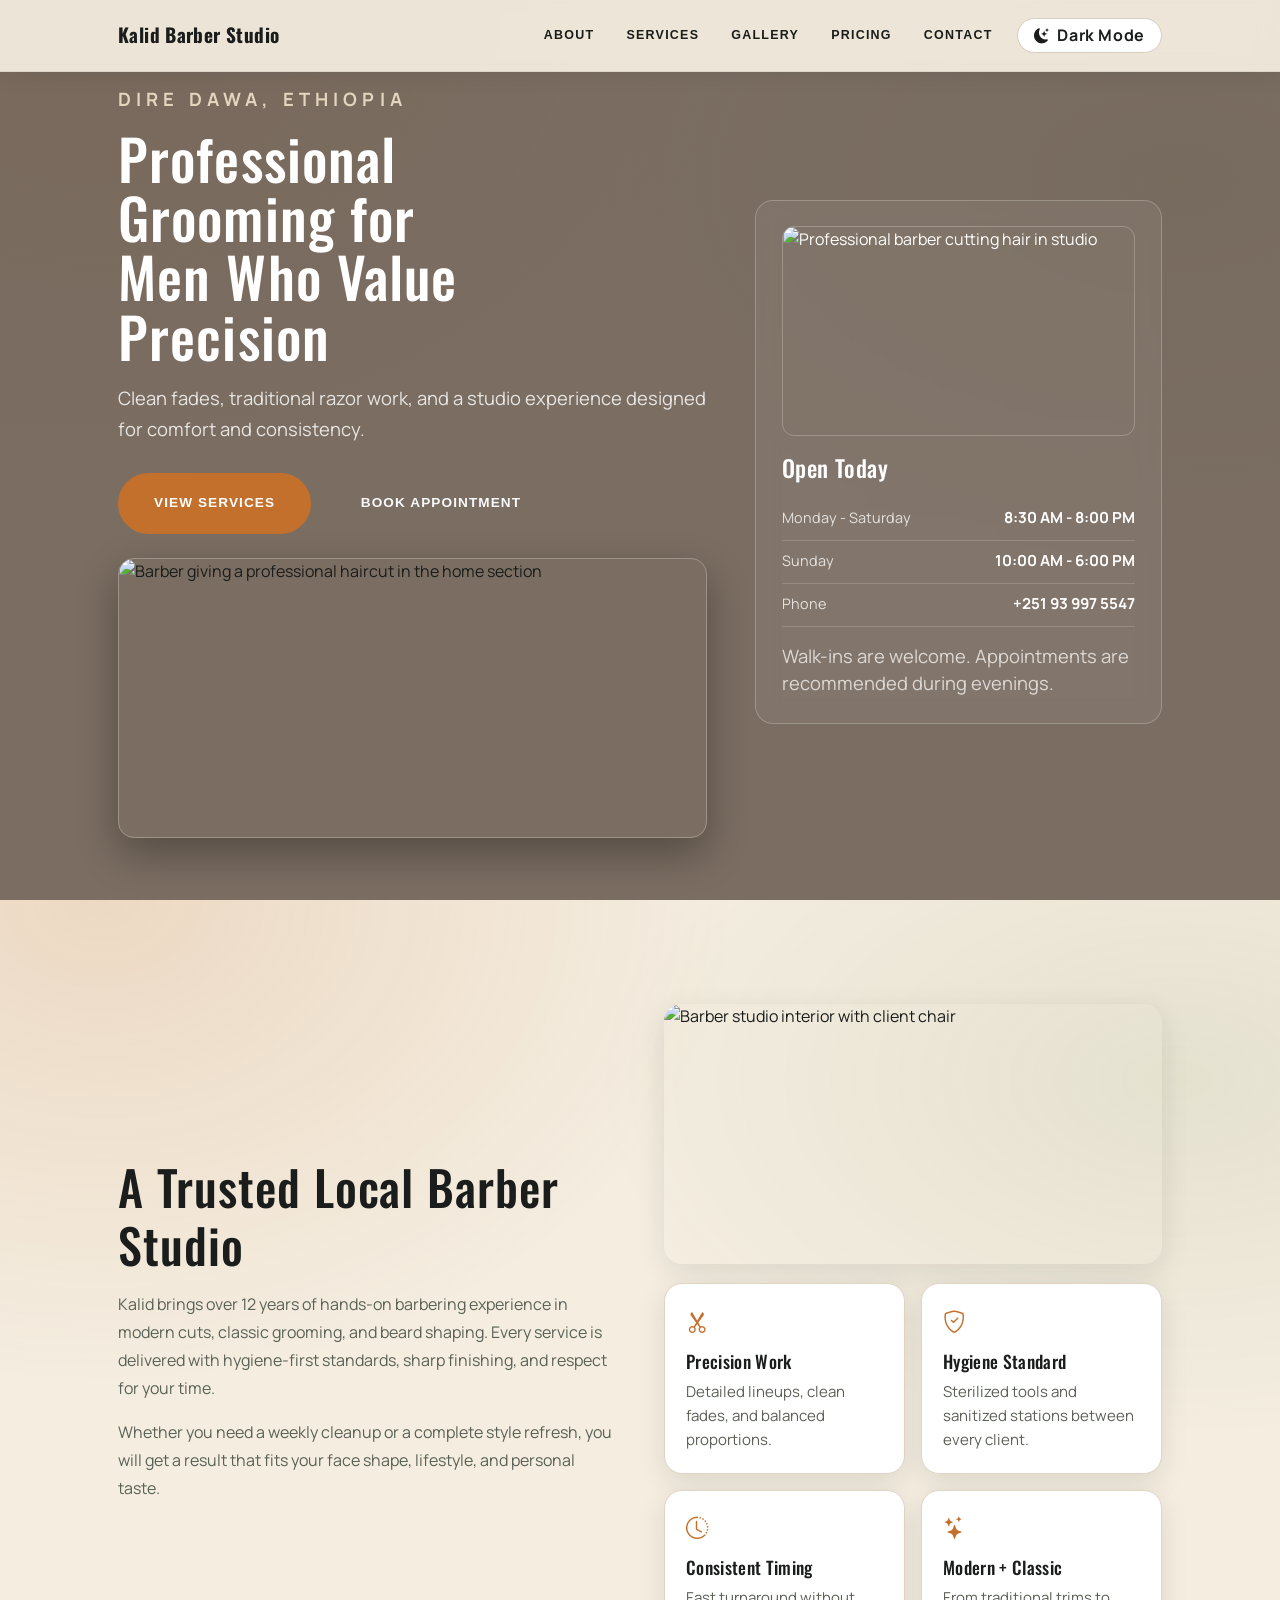
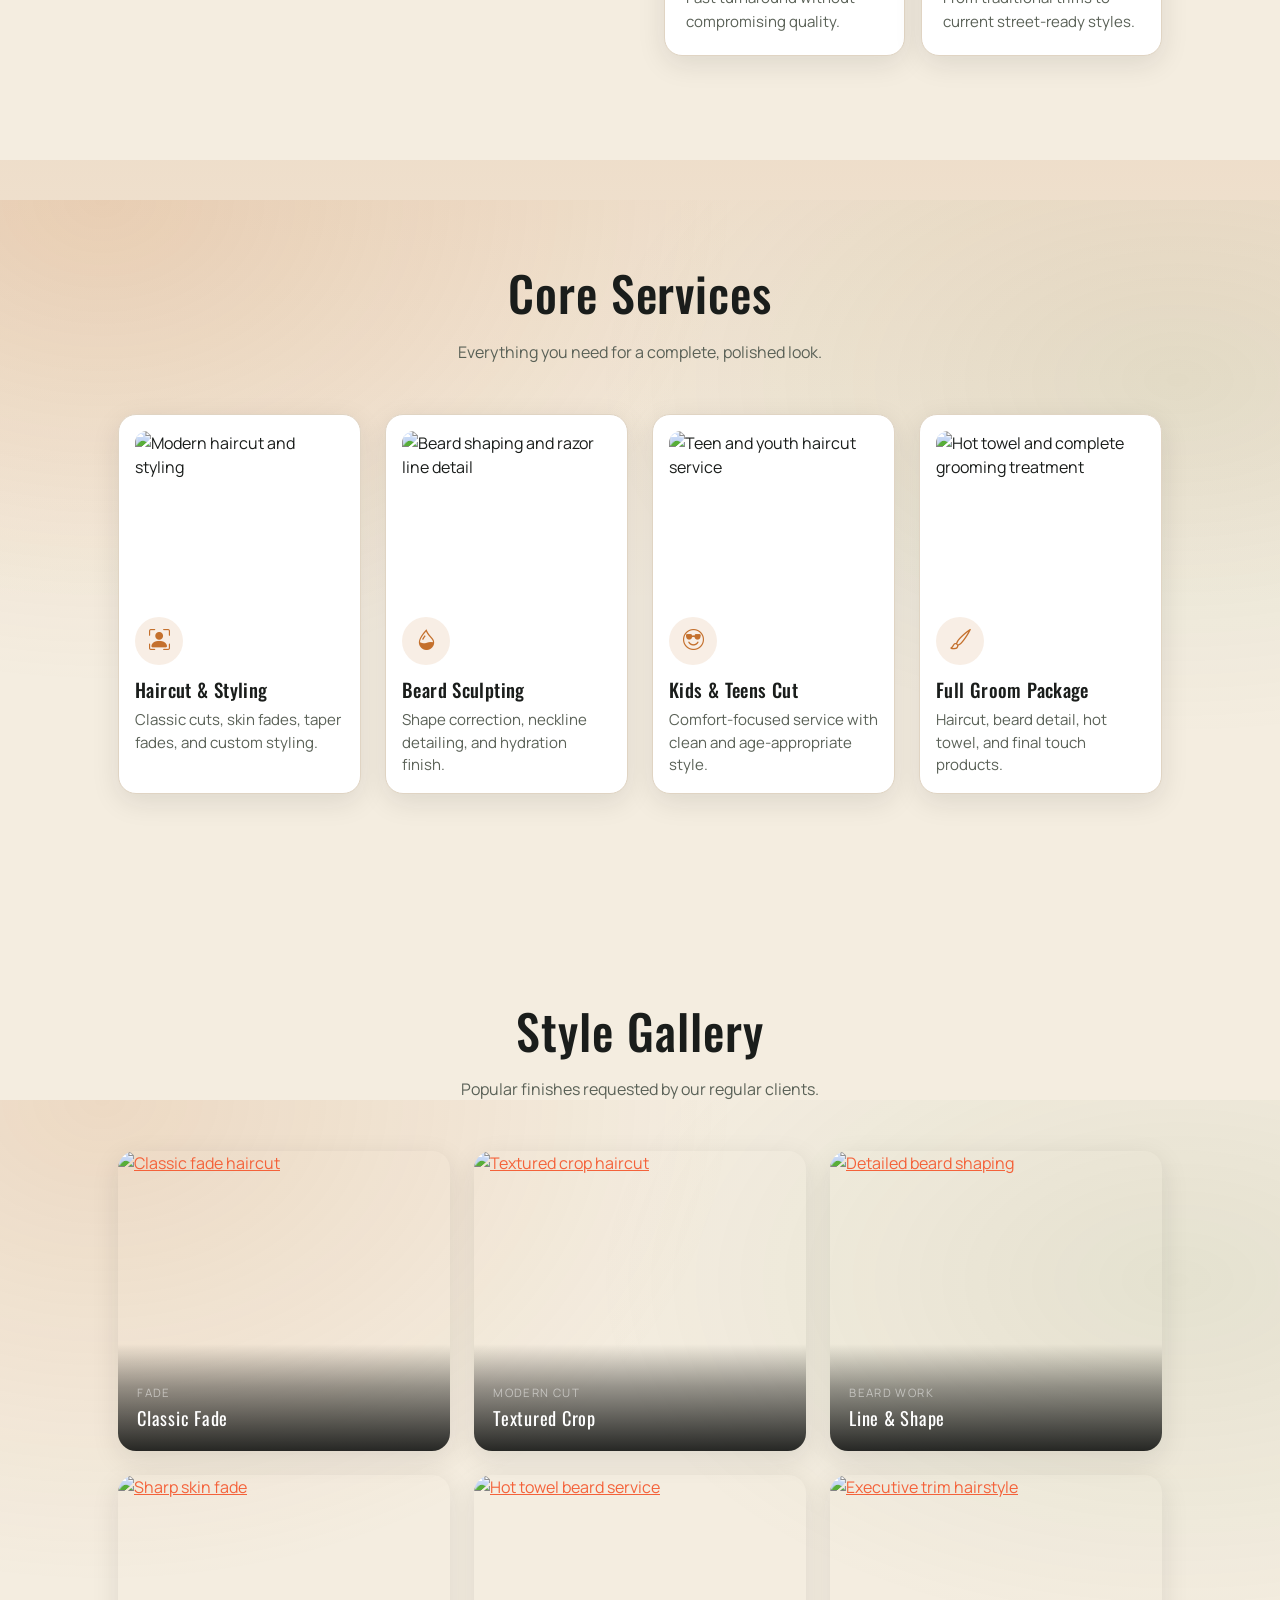
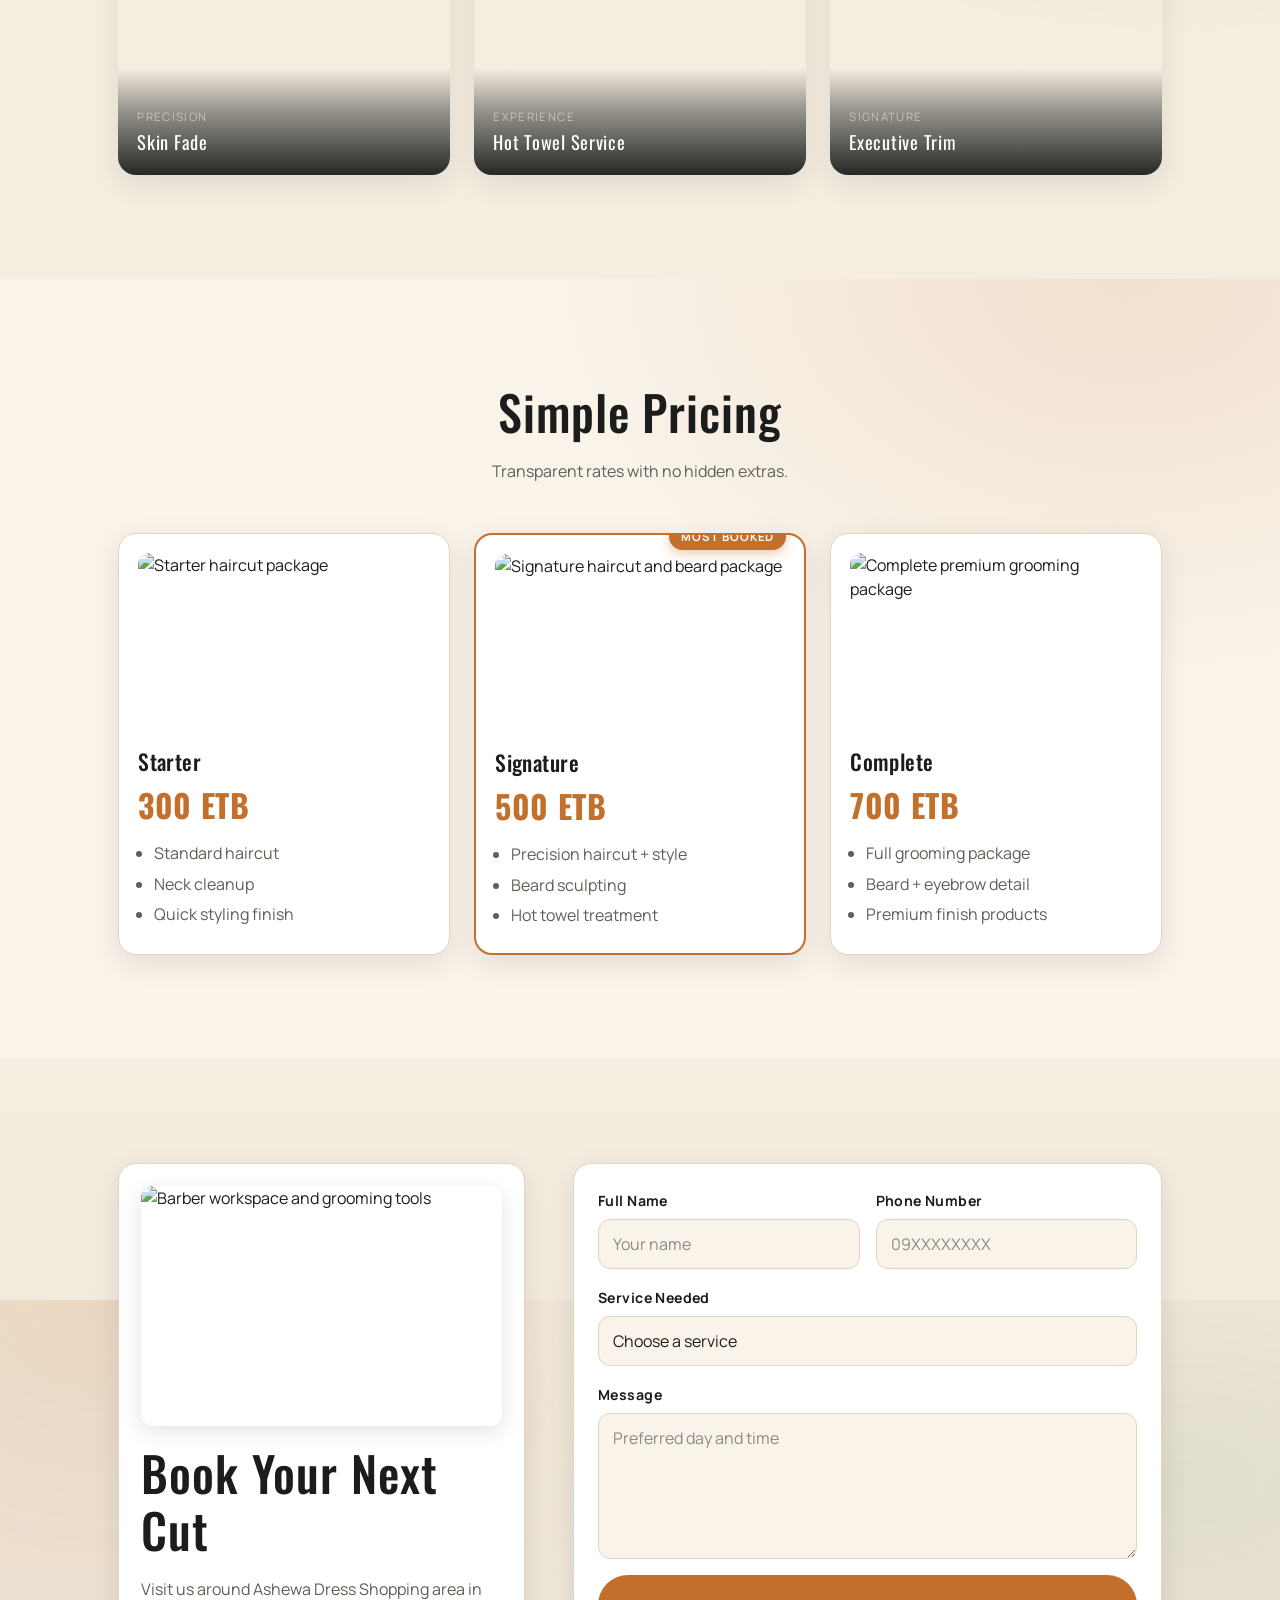
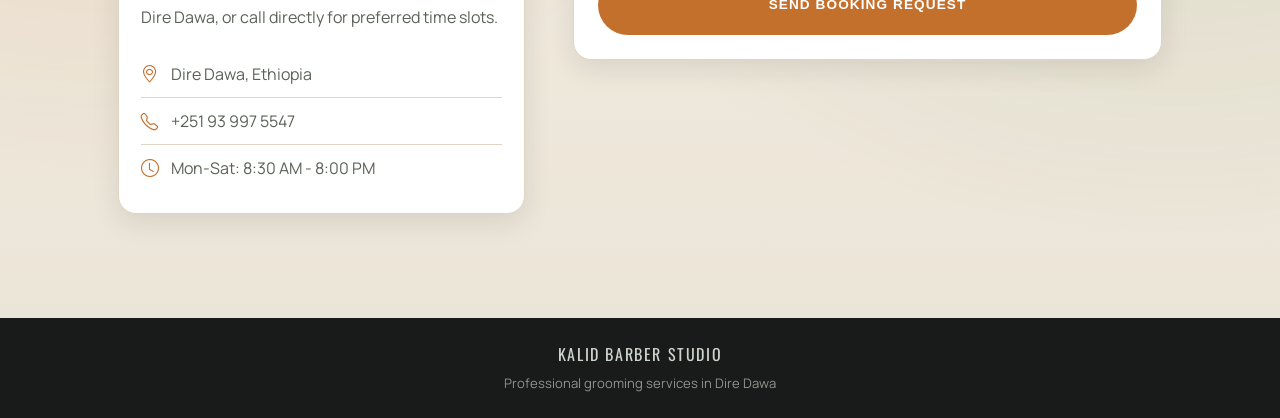
==== commit 2a48d388: "fix the image" ====
--- a/index.html
+++ b/index.html
@@ -150,7 +150,7 @@
                         <div class="service-card h-100">
                             <img
                                 class="service-image"
-                                src="https://images.unsplash.com/photo-1512690459411-b0fd1d9b53ce?auto=format&fit=crop&w=900&q=80"
+                                src="https://images.unsplash.com/photo-1503951914875-452162b0f3f1?auto=format&fit=crop&w=900&q=80"
                                 alt="Modern haircut and styling"
                             />
                             <i class="bi-person-bounding-box"></i>
@@ -186,7 +186,7 @@
                         <div class="service-card h-100">
                             <img
                                 class="service-image"
-                                src="https://images.unsplash.com/photo-1593702288056-f4b7a6f41f35?auto=format&fit=crop&w=900&q=80"
+                                src="https://images.unsplash.com/photo-1585747860715-2ba37e788b70?auto=format&fit=crop&w=900&q=80"
                                 alt="Hot towel and complete grooming treatment"
                             />
                             <i class="bi-brush"></i>
@@ -242,8 +242,8 @@
                         </a>
                     </div>
                     <div class="col-sm-6 col-lg-4">
-                        <a class="portfolio-box" href="https://images.unsplash.com/photo-1593702288056-f4b7a6f41f35?auto=format&fit=crop&w=1200&q=80" title="Hot Towel Service">
-                            <img class="img-fluid" src="https://images.unsplash.com/photo-1593702288056-f4b7a6f41f35?auto=format&fit=crop&w=900&q=80" alt="Hot towel beard service" />
+                        <a class="portfolio-box" href="https://images.unsplash.com/photo-1585747860715-2ba37e788b70?auto=format&fit=crop&w=1200&q=80" title="Hot Towel Service">
+                            <img class="img-fluid" src="https://images.unsplash.com/photo-1585747860715-2ba37e788b70?auto=format&fit=crop&w=900&q=80" alt="Hot towel beard service" />
                             <div class="portfolio-box-caption">
                                 <div class="project-category text-white-50">Experience</div>
                                 <div class="project-name">Hot Towel Service</div>
@@ -251,8 +251,8 @@
                         </a>
                     </div>
                     <div class="col-sm-6 col-lg-4">
-                        <a class="portfolio-box" href="https://images.unsplash.com/photo-1512690459411-b0fd1d9b53ce?auto=format&fit=crop&w=1200&q=80" title="Executive Trim">
-                            <img class="img-fluid" src="https://images.unsplash.com/photo-1512690459411-b0fd1d9b53ce?auto=format&fit=crop&w=900&q=80" alt="Executive trim hairstyle" />
+                        <a class="portfolio-box" href="https://images.unsplash.com/photo-1503951914875-452162b0f3f1?auto=format&fit=crop&w=1200&q=80" title="Executive Trim">
+                            <img class="img-fluid" src="https://images.unsplash.com/photo-1503951914875-452162b0f3f1?auto=format&fit=crop&w=900&q=80" alt="Executive trim hairstyle" />
                             <div class="portfolio-box-caption">
                                 <div class="project-category text-white-50">Signature</div>
                                 <div class="project-name">Executive Trim</div>
@@ -330,7 +330,7 @@
                         <div class="contact-info h-100">
                             <img
                                 class="contact-image"
-                                src="https://images.unsplash.com/photo-1593702288056-f4b7a6f41f35?auto=format&fit=crop&w=1200&q=80"
+                                src="https://images.unsplash.com/photo-1585747860715-2ba37e788b70?auto=format&fit=crop&w=1200&q=80"
                                 alt="Barber workspace and grooming tools"
                             />
                             <h2 class="section-title mb-3">Book Your Next Cut</h2>
--- a/css/redesign.css
+++ b/css/redesign.css
@@ -1,53 +1,66 @@
+/* ============================================================
+   KALID BARBER STUDIO — Design System
+   ============================================================ */
+
+/* ── Color Tokens ─────────────────────────────────────────── */
 :root {
-  --studio-bg: #f5efe5;
-  --studio-surface: #ffffff;
-  --studio-surface-soft: #f7f0e4;
-  --studio-ink: #1f2320;
-  --studio-muted: #5e655f;
-  --studio-accent: #bb6b3a;
-  --studio-accent-deep: #8f4a23;
-  --studio-line: #ddd2c4;
-  --studio-shadow: 0 14px 34px rgba(31, 35, 32, 0.08);
-  --studio-nav-bg: rgba(245, 239, 229, 0.92);
-  --studio-nav-border: rgba(31, 35, 32, 0.08);
-  --studio-hero-overlay: linear-gradient(130deg, rgba(14, 18, 16, 0.93), rgba(29, 41, 37, 0.82));
-  --studio-hero-panel-bg: rgba(255, 255, 255, 0.08);
-  --studio-hero-panel-border: rgba(255, 255, 255, 0.24);
-  --studio-hero-text: #ffffff;
-  --studio-subtle-bg: rgba(31, 35, 32, 0.04);
-  --studio-footer-bg: #1f2320;
-  --studio-footer-text: #d6dbd6;
-  --studio-toggle-bg: #ffffff;
-  --studio-toggle-text: #1f2320;
-  --studio-toggle-border: #d4c7b6;
-  --studio-radius: 18px;
-}
-
+  --studio-bg:               #f4ede0;
+  --studio-surface:          #ffffff;
+  --studio-surface-soft:     #f9f3ea;
+  --studio-ink:              #1a1d1b;
+  --studio-muted:            #5a6157;
+  --studio-accent:           #c4702d;
+  --studio-accent-deep:      #9a4f18;
+  --studio-accent-light:     rgba(196, 112, 45, 0.12);
+  --studio-line:             #e0d4c3;
+  --studio-shadow:           0 8px 28px rgba(26, 29, 27, 0.10);
+  --studio-shadow-hover:     0 18px 40px rgba(26, 29, 27, 0.16);
+  --studio-nav-bg:           rgba(244, 237, 224, 0.94);
+  --studio-nav-border:       rgba(26, 29, 27, 0.07);
+  --studio-hero-overlay:     linear-gradient(135deg, rgba(10, 13, 11, 0.92) 0%, rgba(26, 41, 32, 0.80) 100%);
+  --studio-hero-panel-bg:    rgba(255, 255, 255, 0.06);
+  --studio-hero-panel-border:rgba(255, 255, 255, 0.22);
+  --studio-hero-text:        #ffffff;
+  --studio-subtle-bg:        rgba(26, 29, 27, 0.04);
+  --studio-footer-bg:        #181b19;
+  --studio-footer-text:      #cdd4cd;
+  --studio-toggle-bg:        #ffffff;
+  --studio-toggle-text:      #1a1d1b;
+  --studio-toggle-border:    #d8ccbd;
+  --studio-radius:           18px;
+  --studio-radius-sm:        12px;
+  --studio-img-transition:   transform 0.42s cubic-bezier(0.25, 0.46, 0.45, 0.94);
+}
+
+/* ── Dark Mode Tokens ─────────────────────────────────────── */
 body.dark-mode {
   color-scheme: dark;
-  --studio-bg: #111513;
-  --studio-surface: #1a1f1c;
-  --studio-surface-soft: #222a26;
-  --studio-ink: #ecf0ec;
-  --studio-muted: #b3beb4;
-  --studio-accent: #d08a53;
-  --studio-accent-deep: #e3a471;
-  --studio-line: #2d3530;
-  --studio-shadow: 0 16px 34px rgba(0, 0, 0, 0.35);
-  --studio-nav-bg: rgba(18, 22, 20, 0.9);
-  --studio-nav-border: rgba(208, 138, 83, 0.22);
-  --studio-hero-overlay: linear-gradient(130deg, rgba(7, 9, 8, 0.94), rgba(9, 12, 11, 0.84));
-  --studio-hero-panel-bg: rgba(13, 17, 15, 0.65);
-  --studio-hero-panel-border: rgba(208, 138, 83, 0.35);
-  --studio-hero-text: #f7f9f7;
-  --studio-subtle-bg: rgba(255, 255, 255, 0.03);
-  --studio-footer-bg: #080a09;
-  --studio-footer-text: #b9c4ba;
-  --studio-toggle-bg: #222a26;
-  --studio-toggle-text: #ecf0ec;
-  --studio-toggle-border: #38433d;
-}
-
+  --studio-bg:               #0f1210;
+  --studio-surface:          #181d1a;
+  --studio-surface-soft:     #1f2721;
+  --studio-ink:              #edf1ed;
+  --studio-muted:            #adb8ae;
+  --studio-accent:           #d9904e;
+  --studio-accent-deep:      #ecb07a;
+  --studio-accent-light:     rgba(217, 144, 78, 0.14);
+  --studio-line:             #2c3530;
+  --studio-shadow:           0 8px 28px rgba(0, 0, 0, 0.38);
+  --studio-shadow-hover:     0 18px 44px rgba(0, 0, 0, 0.50);
+  --studio-nav-bg:           rgba(14, 18, 16, 0.92);
+  --studio-nav-border:       rgba(217, 144, 78, 0.20);
+  --studio-hero-overlay:     linear-gradient(135deg, rgba(5, 7, 6, 0.95) 0%, rgba(8, 12, 10, 0.86) 100%);
+  --studio-hero-panel-bg:    rgba(10, 14, 12, 0.65);
+  --studio-hero-panel-border:rgba(217, 144, 78, 0.32);
+  --studio-hero-text:        #f5f8f5;
+  --studio-subtle-bg:        rgba(255, 255, 255, 0.025);
+  --studio-footer-bg:        #060807;
+  --studio-footer-text:      #b5c0b6;
+  --studio-toggle-bg:        #1f2721;
+  --studio-toggle-text:      #edf1ed;
+  --studio-toggle-border:    #343f38;
+}
+
+/* ── Base ─────────────────────────────────────────────────── */
 html {
   scroll-padding-top: 88px;
 }
@@ -56,26 +69,25 @@
   font-family: "Manrope", sans-serif;
   color: var(--studio-ink);
   background:
-    radial-gradient(circle at 10% 0%, rgba(187, 107, 58, 0.14), transparent 35%),
-    radial-gradient(circle at 90% 25%, rgba(102, 125, 73, 0.12), transparent 32%),
+    radial-gradient(ellipse at 8% 0%,  rgba(196, 112, 45, 0.16) 0%, transparent 38%),
+    radial-gradient(ellipse at 92% 20%, rgba(90, 120, 60,  0.10) 0%, transparent 35%),
     var(--studio-bg);
   transition: background-color 0.3s ease, color 0.3s ease;
 }
 
-h1,
-h2,
-h3,
-h4,
+h1, h2, h3, h4,
 #mainNav .navbar-brand {
   font-family: "Oswald", sans-serif;
   letter-spacing: 0.02em;
 }
 
+/* ── Navbar ───────────────────────────────────────────────── */
 #mainNav {
   background: var(--studio-nav-bg);
-  backdrop-filter: blur(8px);
+  backdrop-filter: blur(10px);
+  -webkit-backdrop-filter: blur(10px);
   border-bottom: 1px solid var(--studio-nav-border);
-  box-shadow: 0 8px 24px rgba(31, 35, 32, 0.08);
+  box-shadow: 0 4px 20px rgba(26, 29, 27, 0.07);
   transition: background-color 0.3s ease, border-color 0.3s ease;
 }
 
@@ -90,6 +102,7 @@
   text-transform: uppercase;
   font-size: 0.78rem;
   letter-spacing: 0.1em;
+  transition: color 0.2s ease;
 }
 
 #mainNav .navbar-nav .nav-item .nav-link:hover,
@@ -97,6 +110,7 @@
   color: var(--studio-accent);
 }
 
+/* Theme toggle */
 .theme-toggle {
   display: inline-flex;
   align-items: center;
@@ -105,15 +119,14 @@
   background: var(--studio-toggle-bg);
   color: var(--studio-toggle-text);
   border-radius: 999px;
-  padding: 0.52rem 0.95rem;
+  padding: 0.52rem 1rem;
   font-weight: 700;
   letter-spacing: 0.04em;
   line-height: 1;
-}
-
-.theme-toggle i {
-  font-size: 0.95rem;
-}
+  transition: border-color 0.2s, color 0.2s;
+}
+
+.theme-toggle i { font-size: 0.95rem; }
 
 .theme-toggle:hover {
   border-color: var(--studio-accent);
@@ -121,11 +134,11 @@
 }
 
 body.dark-mode .navbar-toggler {
-  border-color: rgba(208, 138, 83, 0.45);
+  border-color: rgba(217, 144, 78, 0.40);
 }
 
 body.dark-mode .navbar-toggler-icon {
-  background-image: url("data:image/svg+xml,%3csvg xmlns='http://www.w3.org/2000/svg' viewBox='0 0 30 30'%3e%3cpath stroke='rgba(236,240,236,0.95)' stroke-linecap='round' stroke-miterlimit='10' stroke-width='2' d='M4 7h22M4 15h22M4 23h22'/%3e%3c/svg%3e");
+  background-image: url("data:image/svg+xml,%3csvg xmlns='http://www.w3.org/2000/svg' viewBox='0 0 30 30'%3e%3cpath stroke='rgba(237,241,237,0.95)' stroke-linecap='round' stroke-miterlimit='10' stroke-width='2' d='M4 7h22M4 15h22M4 23h22'/%3e%3c/svg%3e");
 }
 
 @media (min-width: 992px) {
@@ -149,6 +162,26 @@
   }
 }
 
+/* ── Buttons ──────────────────────────────────────────────── */
+.btn,
+.btn-xl {
+  border-radius: 999px;
+  letter-spacing: 0.08em;
+  font-weight: 700;
+}
+
+.btn-primary {
+  background-color: var(--studio-accent);
+  border-color: var(--studio-accent);
+}
+
+.btn-primary:hover,
+.btn-primary:focus {
+  background-color: var(--studio-accent-deep);
+  border-color: var(--studio-accent-deep);
+}
+
+/* ── Hero / Masthead ──────────────────────────────────────── */
 .masthead {
   min-height: 100vh;
   padding-top: 9rem;
@@ -158,12 +191,12 @@
     var(--studio-hero-overlay),
     url("https://images.unsplash.com/photo-1622287162716-f311baa1a2b8?auto=format&fit=crop&w=1800&q=80");
   background-size: cover;
-  background-position: center;
+  background-position: center top;
 }
 
 .hero-kicker {
   margin-bottom: 0.85rem;
-  color: #e7d9c8;
+  color: #e4d5be;
   text-transform: uppercase;
   letter-spacing: 0.28em;
   font-size: 0.76rem;
@@ -172,17 +205,17 @@
 
 .hero-title {
   color: var(--studio-hero-text);
-  font-size: clamp(2.2rem, 5vw, 4.6rem);
-  line-height: 1.05;
-  max-width: 12ch;
+  font-size: clamp(2.2rem, 5vw, 4.4rem);
+  line-height: 1.06;
+  max-width: 13ch;
   margin-bottom: 1.1rem;
 }
 
 .hero-subtitle {
-  color: rgba(255, 255, 255, 0.85);
+  color: rgba(255, 255, 255, 0.82);
   font-size: 1.05rem;
-  line-height: 1.7;
-  max-width: 58ch;
+  line-height: 1.72;
+  max-width: 56ch;
 }
 
 .hero-actions {
@@ -192,54 +225,53 @@
   margin-top: 1.7rem;
 }
 
+/* Hero feature image */
 .hero-feature-wrap {
-  margin-top: 1.2rem;
+  margin-top: 1.5rem;
 }
 
 .hero-feature-image {
   width: 100%;
-  max-width: 640px;
-  height: 260px;
+  max-width: 620px;
+  height: 280px;
   object-fit: cover;
-  border-radius: 14px;
-  border: 1px solid rgba(255, 255, 255, 0.28);
-  box-shadow: 0 14px 30px rgba(0, 0, 0, 0.24);
-}
-
-.btn,
-.btn-xl {
-  border-radius: 999px;
-  letter-spacing: 0.08em;
-  font-weight: 700;
-}
-
-.btn-primary {
-  background-color: var(--studio-accent);
-  border-color: var(--studio-accent);
-}
-
-.btn-primary:hover,
-.btn-primary:focus {
-  background-color: var(--studio-accent-deep);
-  border-color: var(--studio-accent-deep);
-}
-
+  object-position: center 30%;
+  border-radius: 16px;
+  border: 1px solid rgba(255, 255, 255, 0.26);
+  box-shadow: 0 16px 40px rgba(0, 0, 0, 0.30);
+  display: block;
+  transition: var(--studio-img-transition);
+}
+
+.hero-feature-image:hover {
+  transform: scale(1.02);
+}
+
+/* Hero info panel */
 .hero-panel {
   background: var(--studio-hero-panel-bg);
   border: 1px solid var(--studio-hero-panel-border);
   border-radius: var(--studio-radius);
-  padding: 1.7rem;
+  padding: 1.6rem;
   color: #fff;
-  backdrop-filter: blur(8px);
+  backdrop-filter: blur(10px);
+  -webkit-backdrop-filter: blur(10px);
 }
 
 .hero-panel-image {
   width: 100%;
-  height: 190px;
+  height: 210px;
   object-fit: cover;
-  border-radius: 12px;
-  margin-bottom: 1rem;
-  border: 1px solid rgba(255, 255, 255, 0.25);
+  object-position: center 20%;
+  border-radius: var(--studio-radius-sm);
+  margin-bottom: 1.1rem;
+  border: 1px solid rgba(255, 255, 255, 0.22);
+  display: block;
+  transition: var(--studio-img-transition);
+}
+
+.hero-panel-image:hover {
+  transform: scale(1.02);
 }
 
 .hero-panel-title {
@@ -259,11 +291,12 @@
   align-items: baseline;
   gap: 0.8rem;
   padding: 0.6rem 0;
-  border-bottom: 1px solid rgba(255, 255, 255, 0.18);
+  border-bottom: 1px solid rgba(255, 255, 255, 0.15);
 }
 
 .hero-panel-list li span {
-  color: rgba(255, 255, 255, 0.8);
+  color: rgba(255, 255, 255, 0.78);
+  font-size: 0.9rem;
 }
 
 .hero-panel-list li strong {
@@ -273,17 +306,19 @@
 
 .hero-panel-note {
   margin: 1rem 0 0;
-  font-size: 0.9rem;
-  color: rgba(255, 255, 255, 0.8);
-}
-
+  font-size: 0.88rem;
+  color: rgba(255, 255, 255, 0.72);
+}
+
+/* ── Sections ─────────────────────────────────────────────── */
 .page-section {
-  padding: 6.25rem 0;
+  padding: 6.5rem 0;
 }
 
 .section-title {
   font-size: clamp(1.9rem, 4vw, 3rem);
   margin-bottom: 1rem;
+  color: var(--studio-ink);
 }
 
 .section-text {
@@ -293,21 +328,30 @@
 }
 
 .section-intro {
-  max-width: 60ch;
+  max-width: 58ch;
   margin-left: auto;
   margin-right: auto;
 }
 
+/* ── About Section ────────────────────────────────────────── */
 .about-media {
-  margin-bottom: 1rem;
+  margin-bottom: 1.2rem;
+  border-radius: var(--studio-radius);
+  overflow: hidden;
+  box-shadow: var(--studio-shadow);
 }
 
 .about-media img {
   width: 100%;
-  height: 230px;
+  height: 260px;
   object-fit: cover;
-  border-radius: 16px;
-  box-shadow: var(--studio-shadow);
+  object-position: center 25%;
+  display: block;
+  transition: var(--studio-img-transition);
+}
+
+.about-media:hover img {
+  transform: scale(1.04);
 }
 
 .about-grid {
@@ -316,6 +360,7 @@
   gap: 1rem;
 }
 
+/* ── Cards (shared) ───────────────────────────────────────── */
 .about-card,
 .service-card,
 .price-card,
@@ -327,17 +372,24 @@
   box-shadow: var(--studio-shadow);
 }
 
+/* About cards */
 .about-card {
-  padding: 1.25rem;
+  padding: 1.3rem;
+  transition: box-shadow 0.25s ease, transform 0.25s ease;
+}
+
+.about-card:hover {
+  box-shadow: var(--studio-shadow-hover);
+  transform: translateY(-4px);
 }
 
 .about-card i {
-  font-size: 1.35rem;
+  font-size: 1.4rem;
   color: var(--studio-accent);
 }
 
 .about-card h3 {
-  margin-top: 0.8rem;
+  margin-top: 0.75rem;
   font-size: 1.1rem;
 }
 
@@ -348,30 +400,40 @@
   font-size: 0.94rem;
 }
 
+/* ── Services Section ─────────────────────────────────────── */
 .services-section {
-  background: linear-gradient(180deg, rgba(255, 255, 255, 0.55), transparent);
+  background: linear-gradient(180deg, var(--studio-accent-light) 0%, transparent 60%);
 }
 
 body.dark-mode .services-section {
-  background: linear-gradient(180deg, rgba(255, 255, 255, 0.02), transparent);
+  background: linear-gradient(180deg, rgba(217, 144, 78, 0.04) 0%, transparent 60%);
 }
 
 .service-card {
-  padding: 1.1rem;
-  transition: transform 0.25s ease, box-shadow 0.25s ease;
+  padding: 1rem;
+  overflow: hidden;
+  transition: transform 0.28s ease, box-shadow 0.28s ease;
 }
 
 .service-card:hover {
-  transform: translateY(-6px);
-  box-shadow: 0 18px 32px rgba(31, 35, 32, 0.1);
-}
-
+  transform: translateY(-7px);
+  box-shadow: var(--studio-shadow-hover);
+}
+
+/* Service image — taller, consistent crop */
 .service-image {
   width: 100%;
-  height: 130px;
+  height: 170px;
   object-fit: cover;
-  border-radius: 12px;
-  margin-bottom: 0.9rem;
+  object-position: center 20%;
+  border-radius: var(--studio-radius-sm);
+  margin-bottom: 1rem;
+  display: block;
+  transition: var(--studio-img-transition);
+}
+
+.service-card:hover .service-image {
+  transform: scale(1.04);
 }
 
 .service-card i {
@@ -381,66 +443,130 @@
   align-items: center;
   justify-content: center;
   border-radius: 50%;
-  background: rgba(187, 107, 58, 0.14);
+  background: var(--studio-accent-light);
   color: var(--studio-accent);
   font-size: 1.3rem;
-  margin-bottom: 0.9rem;
+  margin-bottom: 0.85rem;
 }
 
 .service-card h3 {
   font-size: 1.18rem;
+  color: var(--studio-ink);
 }
 
 .service-card p {
   margin-bottom: 0;
   color: var(--studio-muted);
-}
-
+  font-size: 0.94rem;
+}
+
+/* ── Portfolio / Gallery ──────────────────────────────────── */
 #portfolio .portfolio-box {
-  border-radius: 16px;
+  display: block;
+  border-radius: var(--studio-radius);
   overflow: hidden;
-  box-shadow: 0 14px 28px rgba(31, 35, 32, 0.14);
-}
-
+  box-shadow: var(--studio-shadow);
+  position: relative;
+  transition: box-shadow 0.28s ease, transform 0.28s ease;
+}
+
+#portfolio .portfolio-box:hover {
+  box-shadow: var(--studio-shadow-hover);
+  transform: translateY(-5px);
+}
+
+/* All gallery images — uniform square-ish crop */
 #portfolio .portfolio-box img {
   width: 100%;
-  height: 280px;
+  height: 300px;
   object-fit: cover;
+  object-position: center 15%;
+  display: block;
+  transition: var(--studio-img-transition);
+}
+
+#portfolio .portfolio-box:hover img {
+  transform: scale(1.07);
 }
 
 #portfolio .portfolio-box .portfolio-box-caption {
-  background: linear-gradient(180deg, rgba(31, 35, 32, 0), rgba(31, 35, 32, 0.88));
-}
-
+  position: absolute;
+  bottom: 0;
+  left: 0;
+  right: 0;
+  padding: 2.5rem 1.2rem 1.2rem;
+  background: linear-gradient(
+    0deg,
+    rgba(10, 12, 11, 0.88) 0%,
+    rgba(10, 12, 11, 0.40) 60%,
+    transparent 100%
+  );
+  transition: opacity 0.28s ease;
+}
+
+#portfolio .portfolio-box .project-category {
+  font-size: 0.72rem;
+  text-transform: uppercase;
+  letter-spacing: 0.12em;
+  color: rgba(255, 255, 255, 0.62);
+  margin-bottom: 0.2rem;
+}
+
+#portfolio .portfolio-box .project-name {
+  font-family: "Oswald", sans-serif;
+  font-size: 1.15rem;
+  color: #fff;
+  letter-spacing: 0.04em;
+}
+
+/* ── Pricing Section ──────────────────────────────────────── */
 #pricing {
   background:
-    radial-gradient(circle at 85% 5%, rgba(187, 107, 58, 0.14), transparent 30%),
+    radial-gradient(ellipse at 88% 0%, rgba(196, 112, 45, 0.14) 0%, transparent 36%),
     var(--studio-surface-soft);
 }
 
 .price-card {
-  padding: 1.15rem 1.15rem 1.5rem;
+  padding: 1.2rem 1.2rem 1.6rem;
   position: relative;
-}
-
+  overflow: hidden;
+  transition: transform 0.28s ease, box-shadow 0.28s ease;
+}
+
+.price-card:hover {
+  transform: translateY(-6px);
+  box-shadow: var(--studio-shadow-hover);
+}
+
+/* Price card image */
 .price-image {
   width: 100%;
-  height: 150px;
+  height: 180px;
   object-fit: cover;
-  border-radius: 12px;
-  margin-bottom: 0.9rem;
+  object-position: center 18%;
+  border-radius: var(--studio-radius-sm);
+  margin-bottom: 1rem;
+  display: block;
+  transition: var(--studio-img-transition);
+}
+
+.price-card:hover .price-image {
+  transform: scale(1.04);
 }
 
 .price-card h3 {
   font-size: 1.35rem;
-  margin-bottom: 0.4rem;
+  margin-bottom: 0.35rem;
+  color: var(--studio-ink);
 }
 
 .price-card .price {
   font-size: 2rem;
-  color: var(--studio-accent-deep);
+  color: var(--studio-accent);
   font-family: "Oswald", sans-serif;
-  margin-bottom: 0.75rem;
+  font-weight: 700;
+  margin-bottom: 0.8rem;
+  letter-spacing: 0.02em;
 }
 
 .price-card ul {
@@ -460,31 +586,43 @@
 .badge-label {
   position: absolute;
   top: -0.75rem;
-  right: 1rem;
+  right: 1.1rem;
   background: var(--studio-accent);
   color: #fff;
   margin: 0;
-  padding: 0.3rem 0.6rem;
+  padding: 0.3rem 0.75rem;
   border-radius: 999px;
   font-size: 0.72rem;
+  font-weight: 700;
   text-transform: uppercase;
   letter-spacing: 0.08em;
-}
-
+  box-shadow: 0 4px 12px rgba(196, 112, 45, 0.35);
+}
+
+/* ── Contact Section ──────────────────────────────────────── */
 .contact-section {
-  background: linear-gradient(180deg, transparent, var(--studio-subtle-bg));
+  background: linear-gradient(180deg, transparent 0%, var(--studio-subtle-bg) 100%);
 }
 
 .contact-info {
-  padding: 1.35rem;
-}
-
+  padding: 1.4rem;
+}
+
+/* Contact image */
 .contact-image {
   width: 100%;
-  height: 210px;
+  height: 240px;
   object-fit: cover;
-  border-radius: 12px;
-  margin-bottom: 1rem;
+  object-position: center 30%;
+  border-radius: var(--studio-radius-sm);
+  margin-bottom: 1.1rem;
+  display: block;
+  box-shadow: 0 6px 20px rgba(26, 29, 27, 0.12);
+  transition: var(--studio-img-transition);
+}
+
+.contact-image:hover {
+  transform: scale(1.02);
 }
 
 .contact-info ul {
@@ -499,52 +637,86 @@
   gap: 0.75rem;
   padding: 0.6rem 0;
   color: var(--studio-muted);
+  border-bottom: 1px solid var(--studio-line);
+}
+
+.contact-info li:last-child {
+  border-bottom: none;
 }
 
 .contact-info i {
   color: var(--studio-accent);
   font-size: 1.1rem;
-}
-
+  flex-shrink: 0;
+}
+
+/* Contact form */
 .contact-form {
-  padding: 1.4rem;
+  padding: 1.5rem;
 }
 
 .contact-form .form-label {
-  font-weight: 600;
-  color: var(--studio-ink);
+  font-weight: 700;
+  font-size: 0.88rem;
+  color: var(--studio-ink);
+  letter-spacing: 0.03em;
 }
 
 .contact-form .form-control,
 .contact-form .form-select {
-  border-radius: 12px;
+  border-radius: var(--studio-radius-sm);
   border-color: var(--studio-line);
   background: var(--studio-surface-soft);
   color: var(--studio-ink);
-  padding: 0.75rem 0.85rem;
+  padding: 0.75rem 0.9rem;
+  transition: border-color 0.2s ease, box-shadow 0.2s ease;
 }
 
 .contact-form .form-control::placeholder {
   color: var(--studio-muted);
+  opacity: 0.7;
 }
 
 .contact-form .form-control:focus,
 .contact-form .form-select:focus {
   border-color: var(--studio-accent);
-  box-shadow: 0 0 0 0.2rem rgba(187, 107, 58, 0.15);
-}
-
+  background: var(--studio-surface);
+  box-shadow: 0 0 0 3px rgba(196, 112, 45, 0.18);
+  outline: none;
+}
+
+body.dark-mode .contact-form .form-control,
+body.dark-mode .contact-form .form-select {
+  background: var(--studio-surface-soft);
+  color: var(--studio-ink);
+  border-color: var(--studio-line);
+}
+
+body.dark-mode .contact-form .form-select option {
+  background: var(--studio-surface);
+  color: var(--studio-ink);
+}
+
+/* ── Footer ───────────────────────────────────────────────── */
 .footer {
   background: var(--studio-footer-bg);
   color: var(--studio-footer-text);
+  padding: 2rem 0;
 }
 
 .footer p {
   font-family: "Oswald", sans-serif;
-  letter-spacing: 0.08em;
+  letter-spacing: 0.1em;
   text-transform: uppercase;
-}
-
+  margin-bottom: 0.25rem;
+}
+
+.footer small {
+  color: rgba(205, 212, 205, 0.65);
+  font-size: 0.82rem;
+}
+
+/* ── Responsive ───────────────────────────────────────────── */
 @media (max-width: 991.98px) {
   .masthead {
     min-height: auto;
@@ -554,6 +726,10 @@
   .about-grid {
     margin-top: 1.5rem;
   }
+
+  .hero-panel-image {
+    height: 180px;
+  }
 }
 
 @media (max-width: 767.98px) {
@@ -565,21 +741,43 @@
     grid-template-columns: 1fr;
   }
 
+  .about-media img {
+    height: 220px;
+  }
+
+  /* Gallery images slightly shorter on mobile */
   #portfolio .portfolio-box img {
-    height: 240px;
+    height: 250px;
+  }
+
+  .service-image {
+    height: 200px;
+  }
+
+  .price-image {
+    height: 160px;
+  }
+
+  .contact-image {
+    height: 200px;
+  }
+
+  .hero-feature-image {
+    height: 220px;
+  }
+
+  .hero-panel-image {
+    height: 170px;
   }
 
   .hero-panel-list li {
     flex-direction: column;
     align-items: flex-start;
+    gap: 0.2rem;
   }
 
   .hero-actions {
     gap: 0.7rem;
-  }
-
-  .hero-feature-image {
-    height: 210px;
   }
 
   .btn-xl {
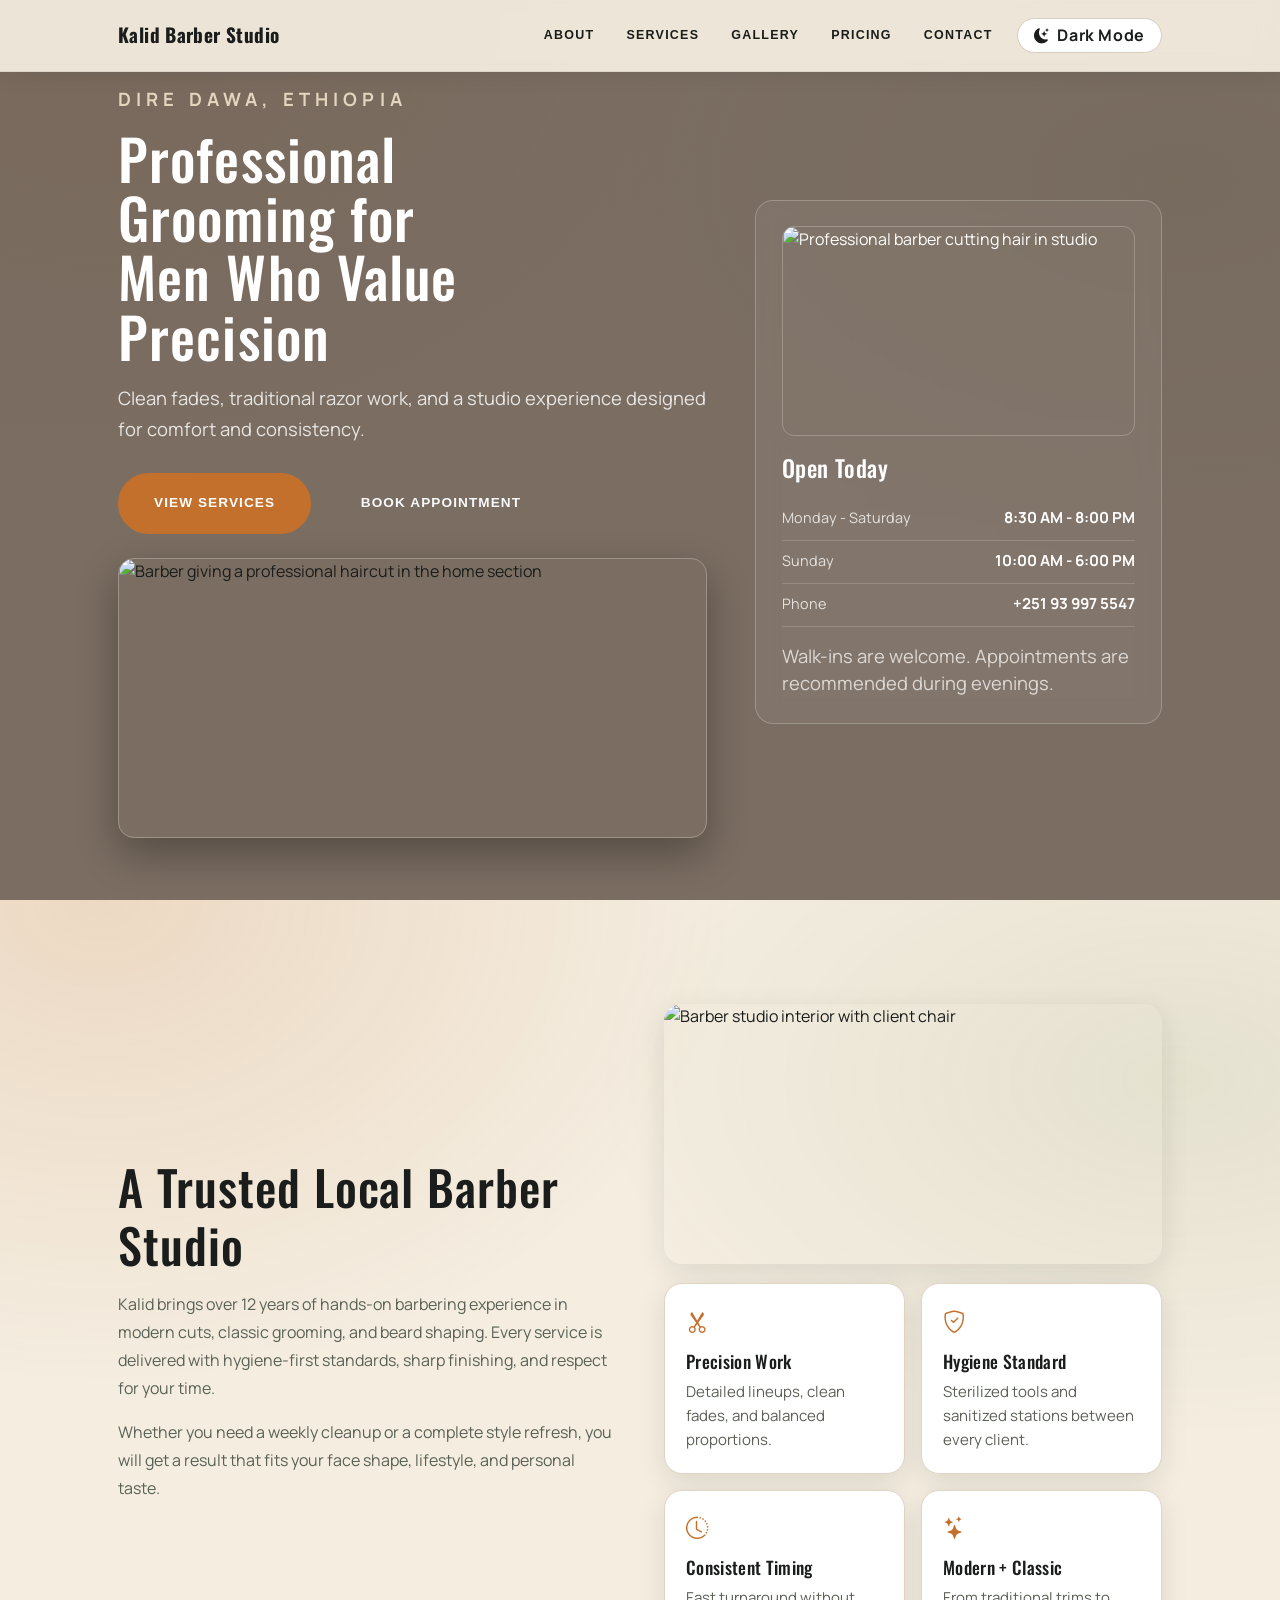
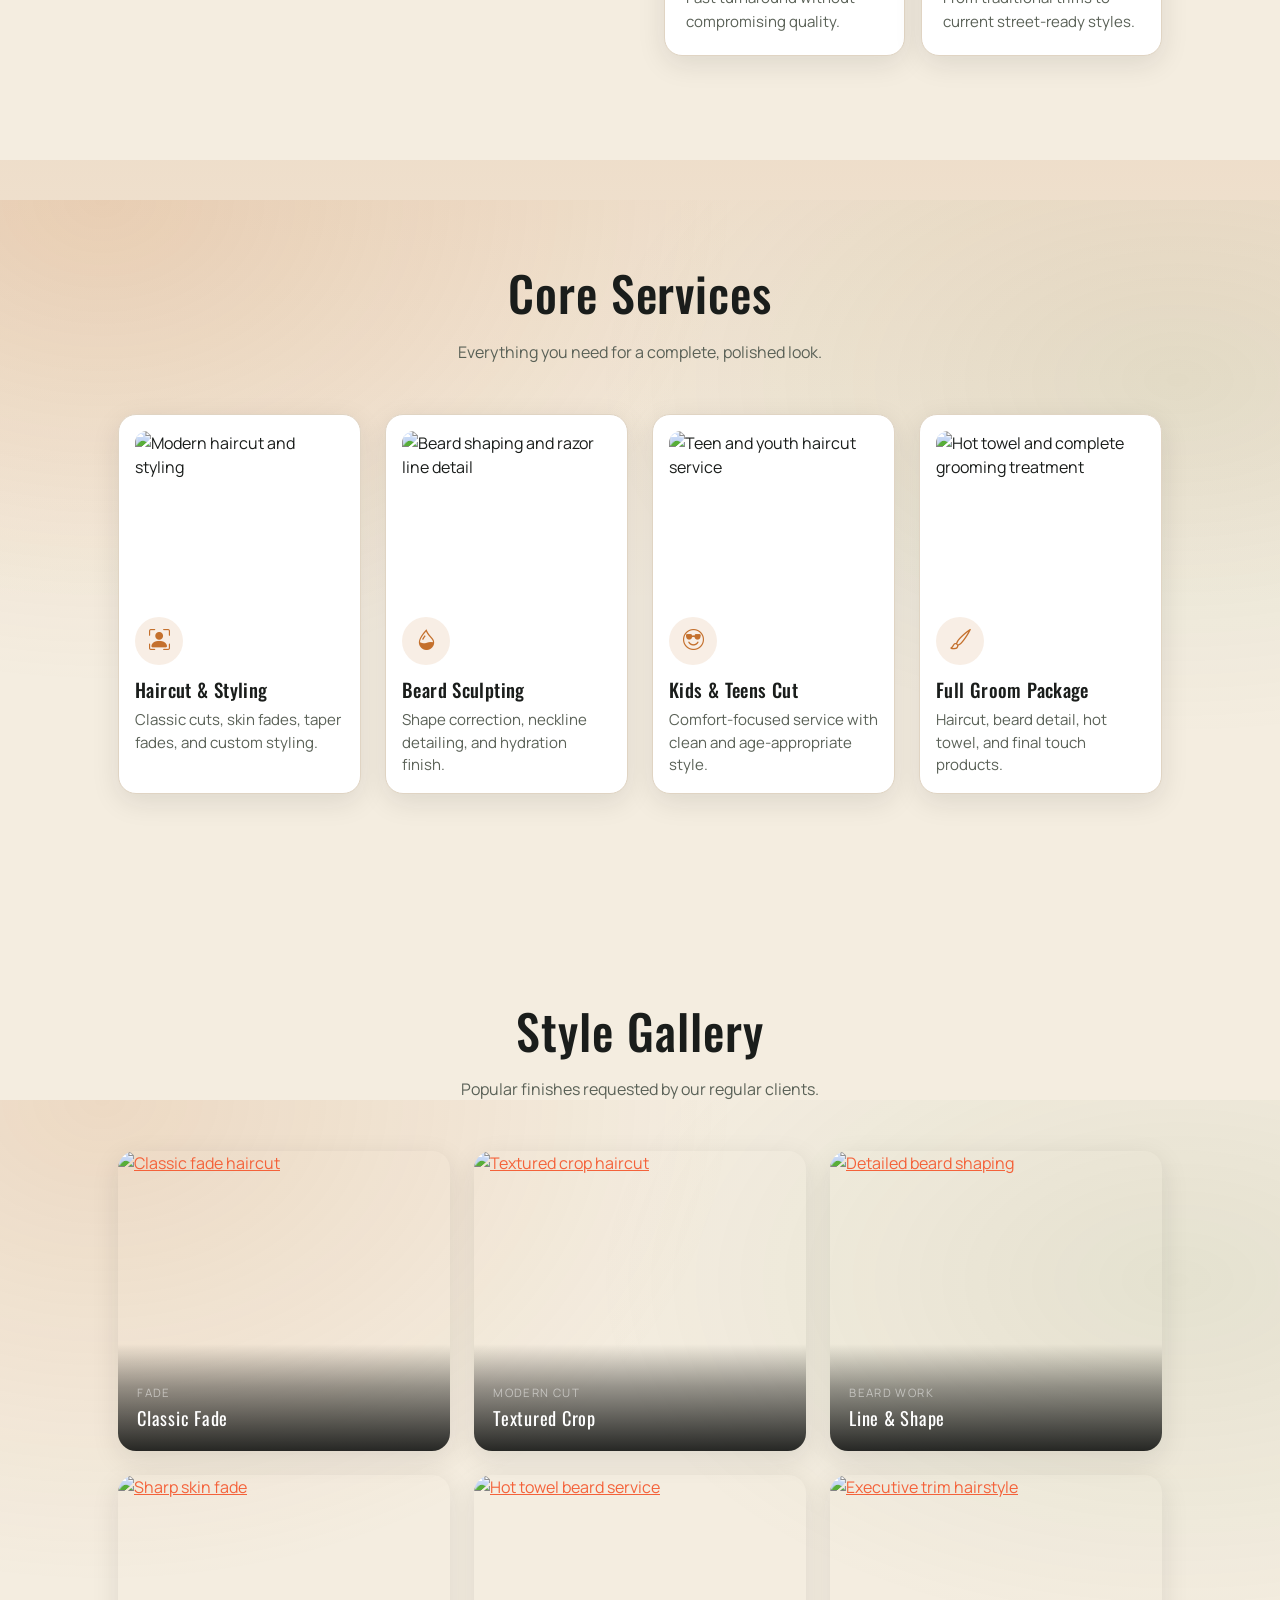
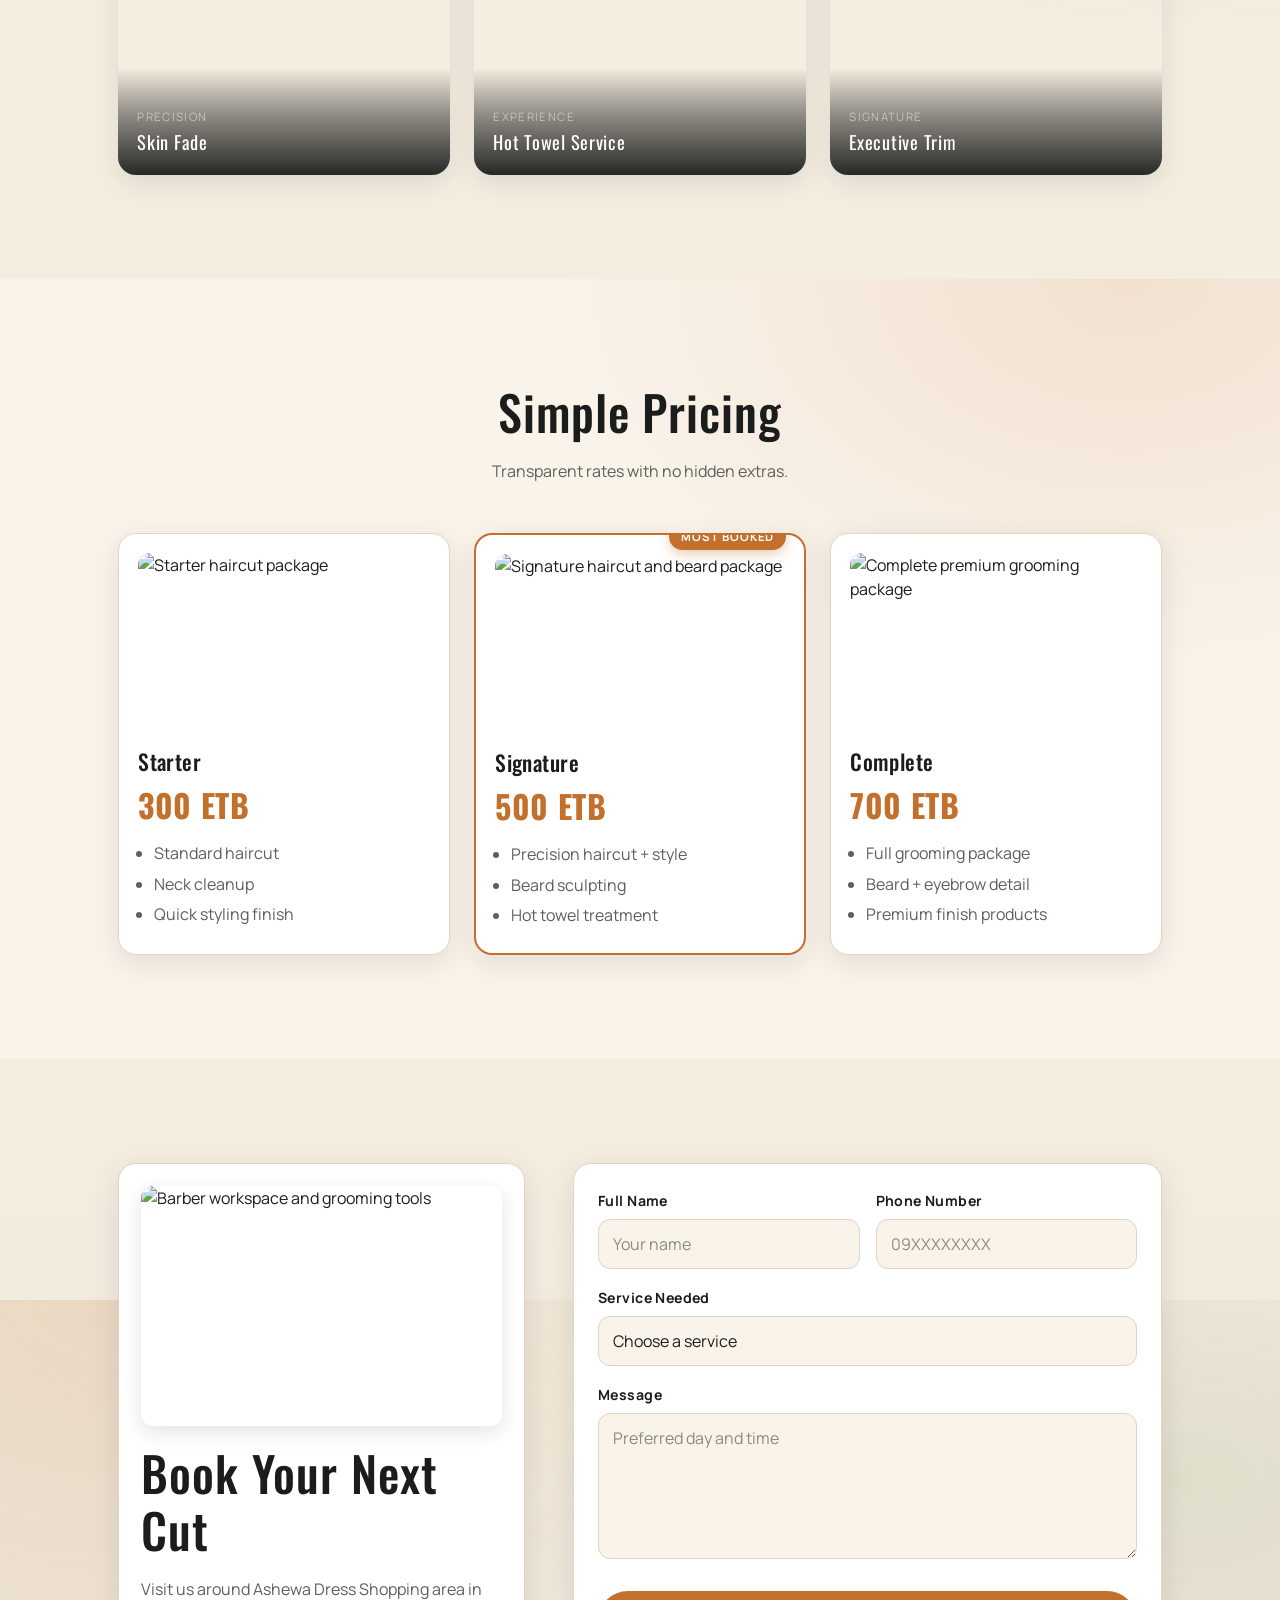
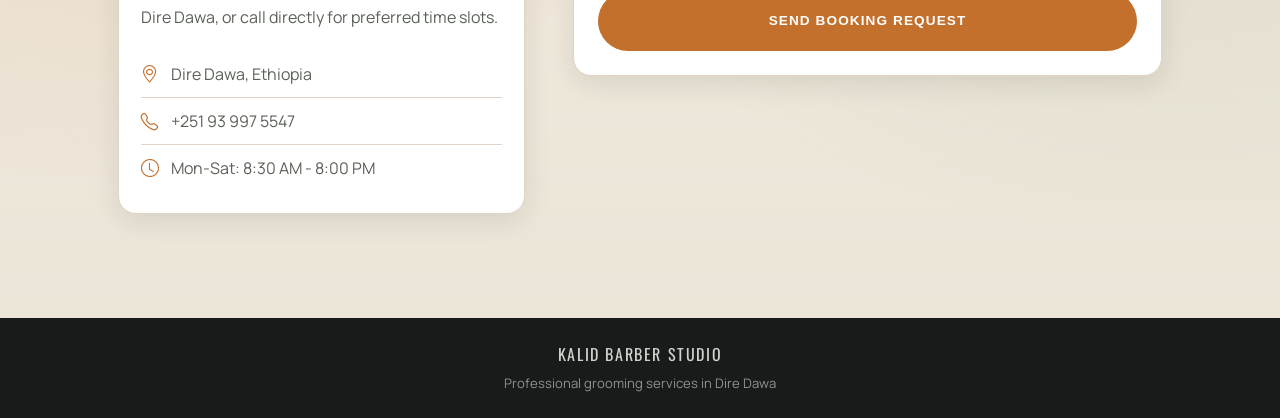
==== commit 5d3f0210: "fix the image" ====
--- a/index.html
+++ b/index.html
@@ -345,20 +345,20 @@
                         </div>
                     </div>
                     <div class="col-lg-7">
-                        <form class="contact-form" novalidate>
+                        <form class="contact-form" id="bookingForm" novalidate>
                             <div class="row gx-3 gy-3">
                                 <div class="col-md-6">
                                     <label for="name" class="form-label">Full Name</label>
-                                    <input class="form-control" id="name" type="text" placeholder="Your name" />
+                                    <input class="form-control" id="name" name="from_name" type="text" placeholder="Your name" required />
                                 </div>
                                 <div class="col-md-6">
                                     <label for="phone" class="form-label">Phone Number</label>
-                                    <input class="form-control" id="phone" type="tel" placeholder="09XXXXXXXX" />
+                                    <input class="form-control" id="phone" name="from_phone" type="tel" placeholder="09XXXXXXXX" required />
                                 </div>
                                 <div class="col-12">
                                     <label for="service" class="form-label">Service Needed</label>
-                                    <select class="form-select" id="service">
-                                        <option selected>Choose a service</option>
+                                    <select class="form-select" id="service" name="service">
+                                        <option value="" selected>Choose a service</option>
                                         <option>Haircut &amp; Styling</option>
                                         <option>Beard Sculpting</option>
                                         <option>Signature Package</option>
@@ -367,10 +367,19 @@
                                 </div>
                                 <div class="col-12">
                                     <label for="message" class="form-label">Message</label>
-                                    <textarea class="form-control" id="message" rows="5" placeholder="Preferred day and time"></textarea>
+                                    <textarea class="form-control" id="message" name="message" rows="5" placeholder="Preferred day and time"></textarea>
+                                </div>
+                                <div class="col-12">
+                                    <div id="formFeedback" class="form-feedback" aria-live="polite"></div>
                                 </div>
                                 <div class="col-12 d-grid">
-                                    <button class="btn btn-primary btn-xl" type="submit">Send Booking Request</button>
+                                    <button class="btn btn-primary btn-xl" id="submitBtn" type="submit">
+                                        <span class="btn-text">Send Booking Request</span>
+                                        <span class="btn-spinner d-none">
+                                            <span class="spinner-border spinner-border-sm me-2" role="status" aria-hidden="true"></span>
+                                            Sending…
+                                        </span>
+                                    </button>
                                 </div>
                             </div>
                         </form>
@@ -388,6 +397,7 @@
 
         <script src="https://cdn.jsdelivr.net/npm/bootstrap@5.2.3/dist/js/bootstrap.bundle.min.js"></script>
         <script src="https://cdnjs.cloudflare.com/ajax/libs/SimpleLightbox/2.1.0/simpleLightbox.min.js"></script>
+        <script src="https://cdn.jsdelivr.net/npm/@emailjs/browser@4/dist/email.min.js"></script>
         <script src="js/scripts.js"></script>
     </body>
 </html>
